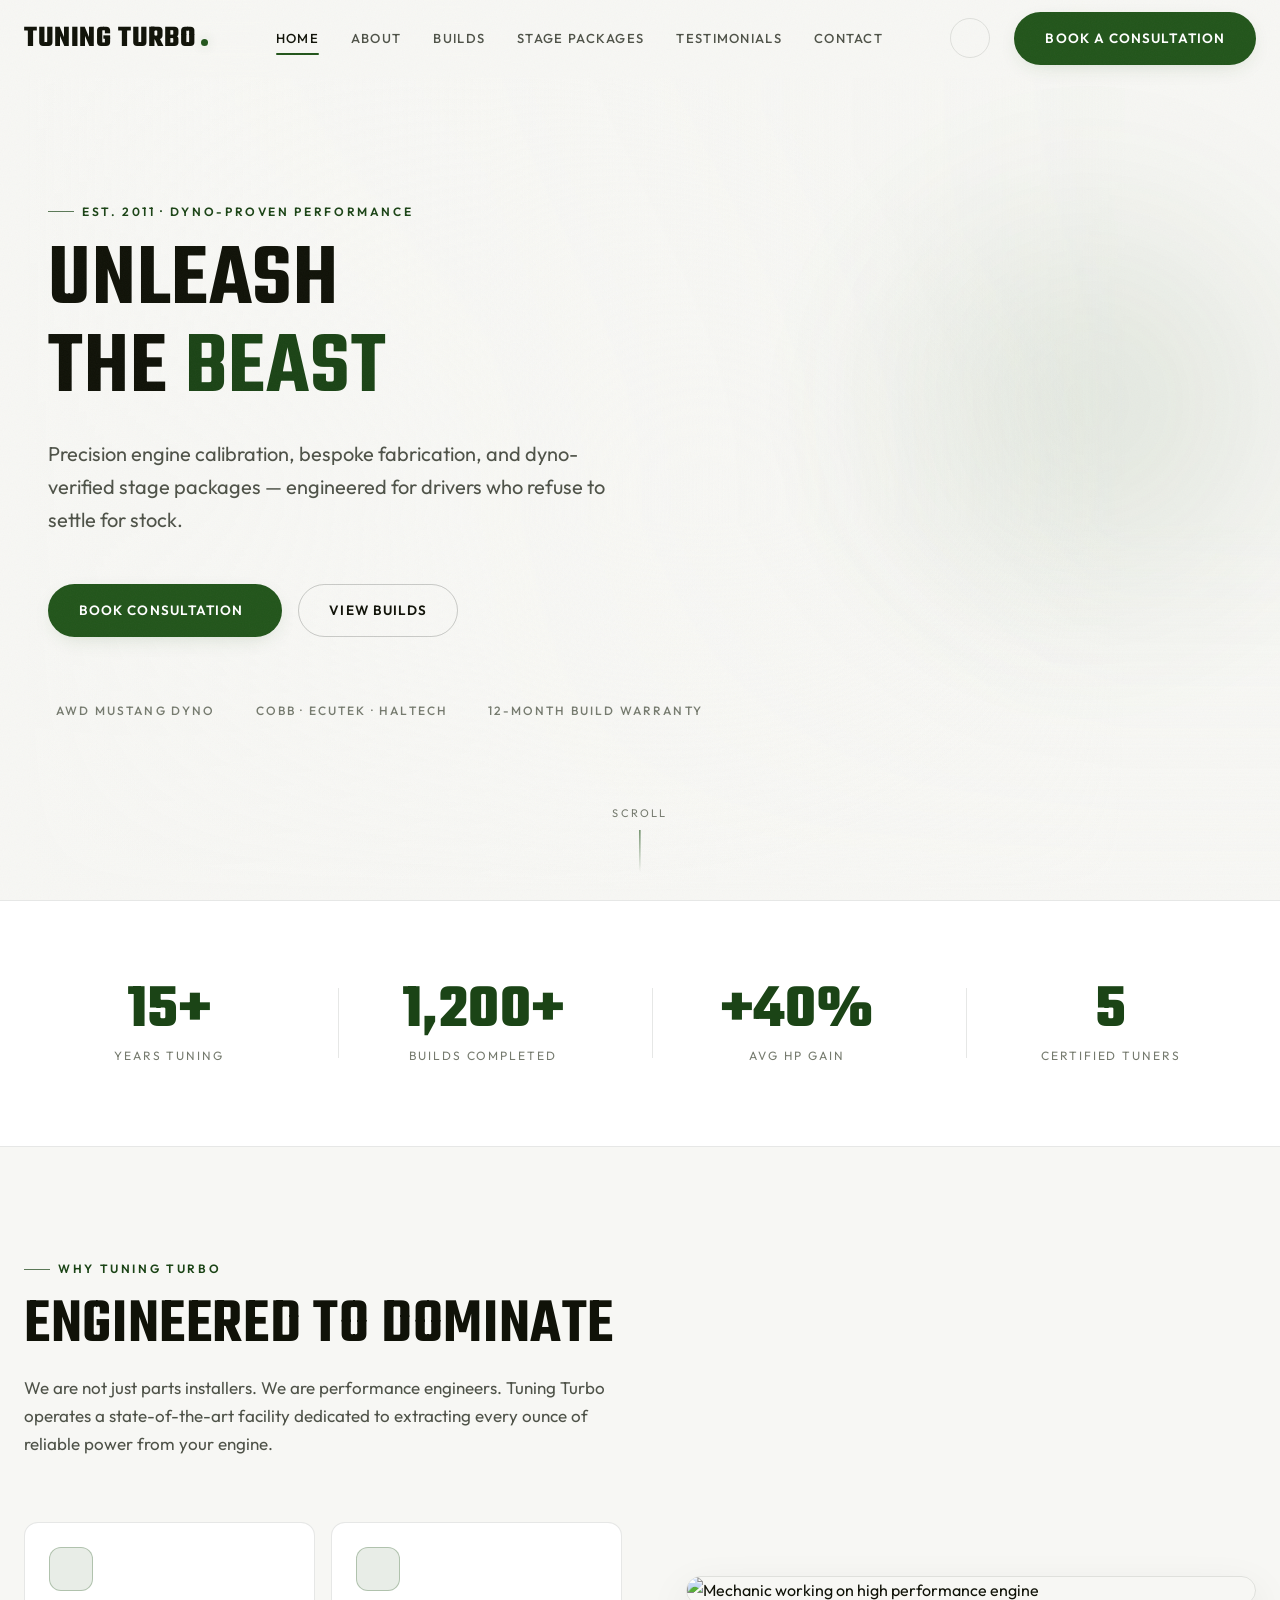
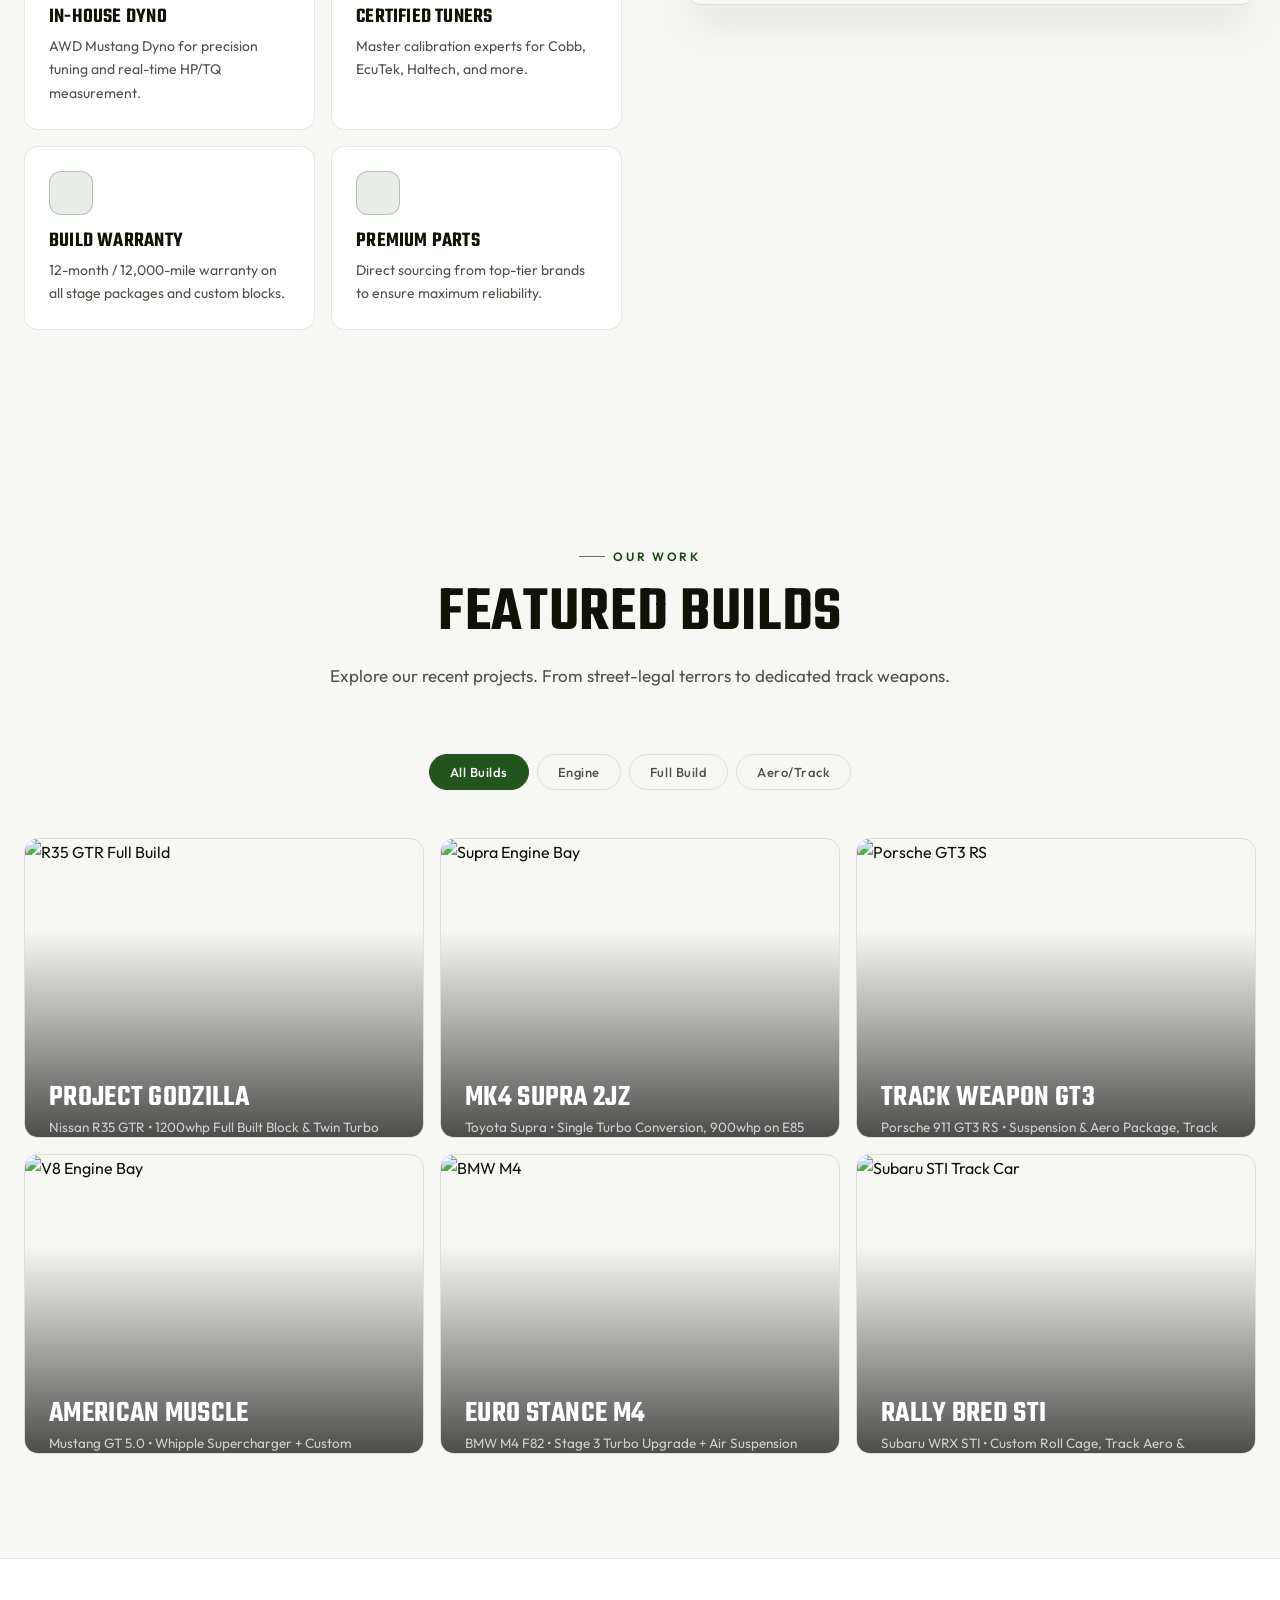
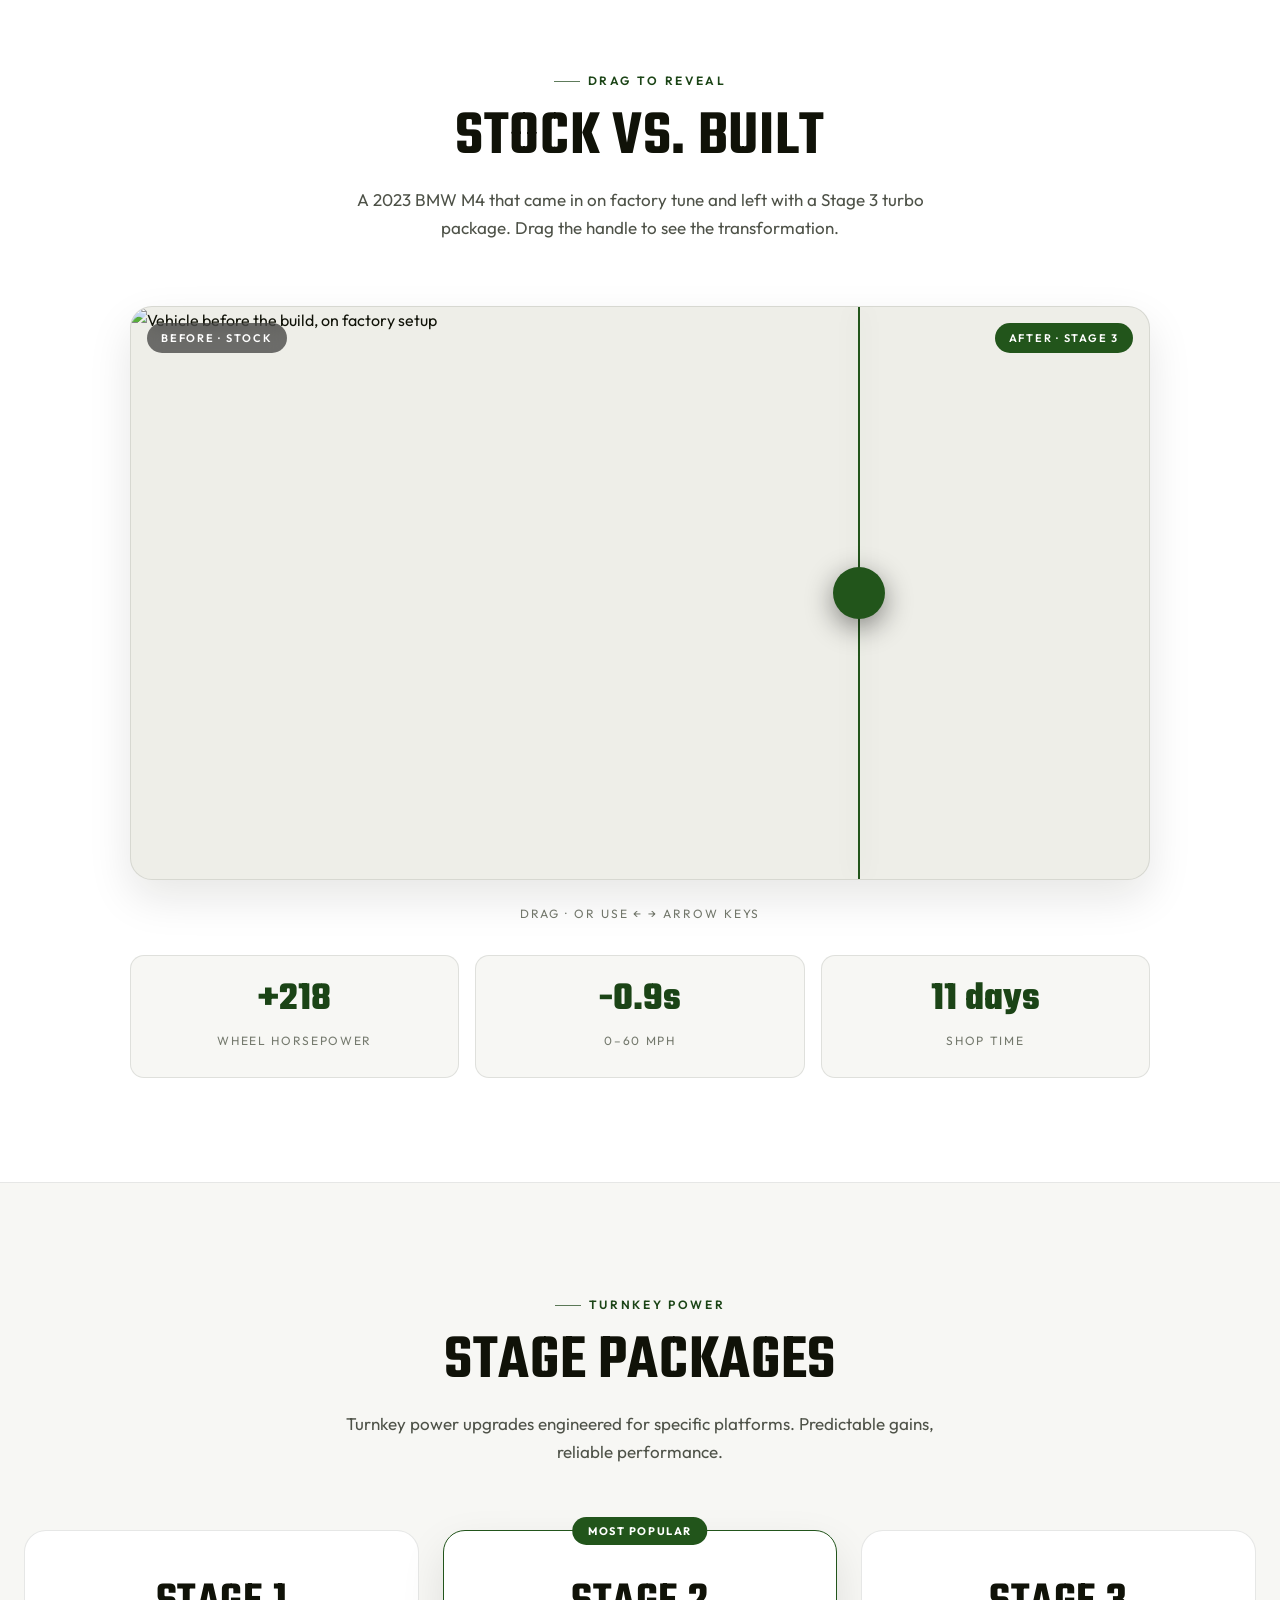
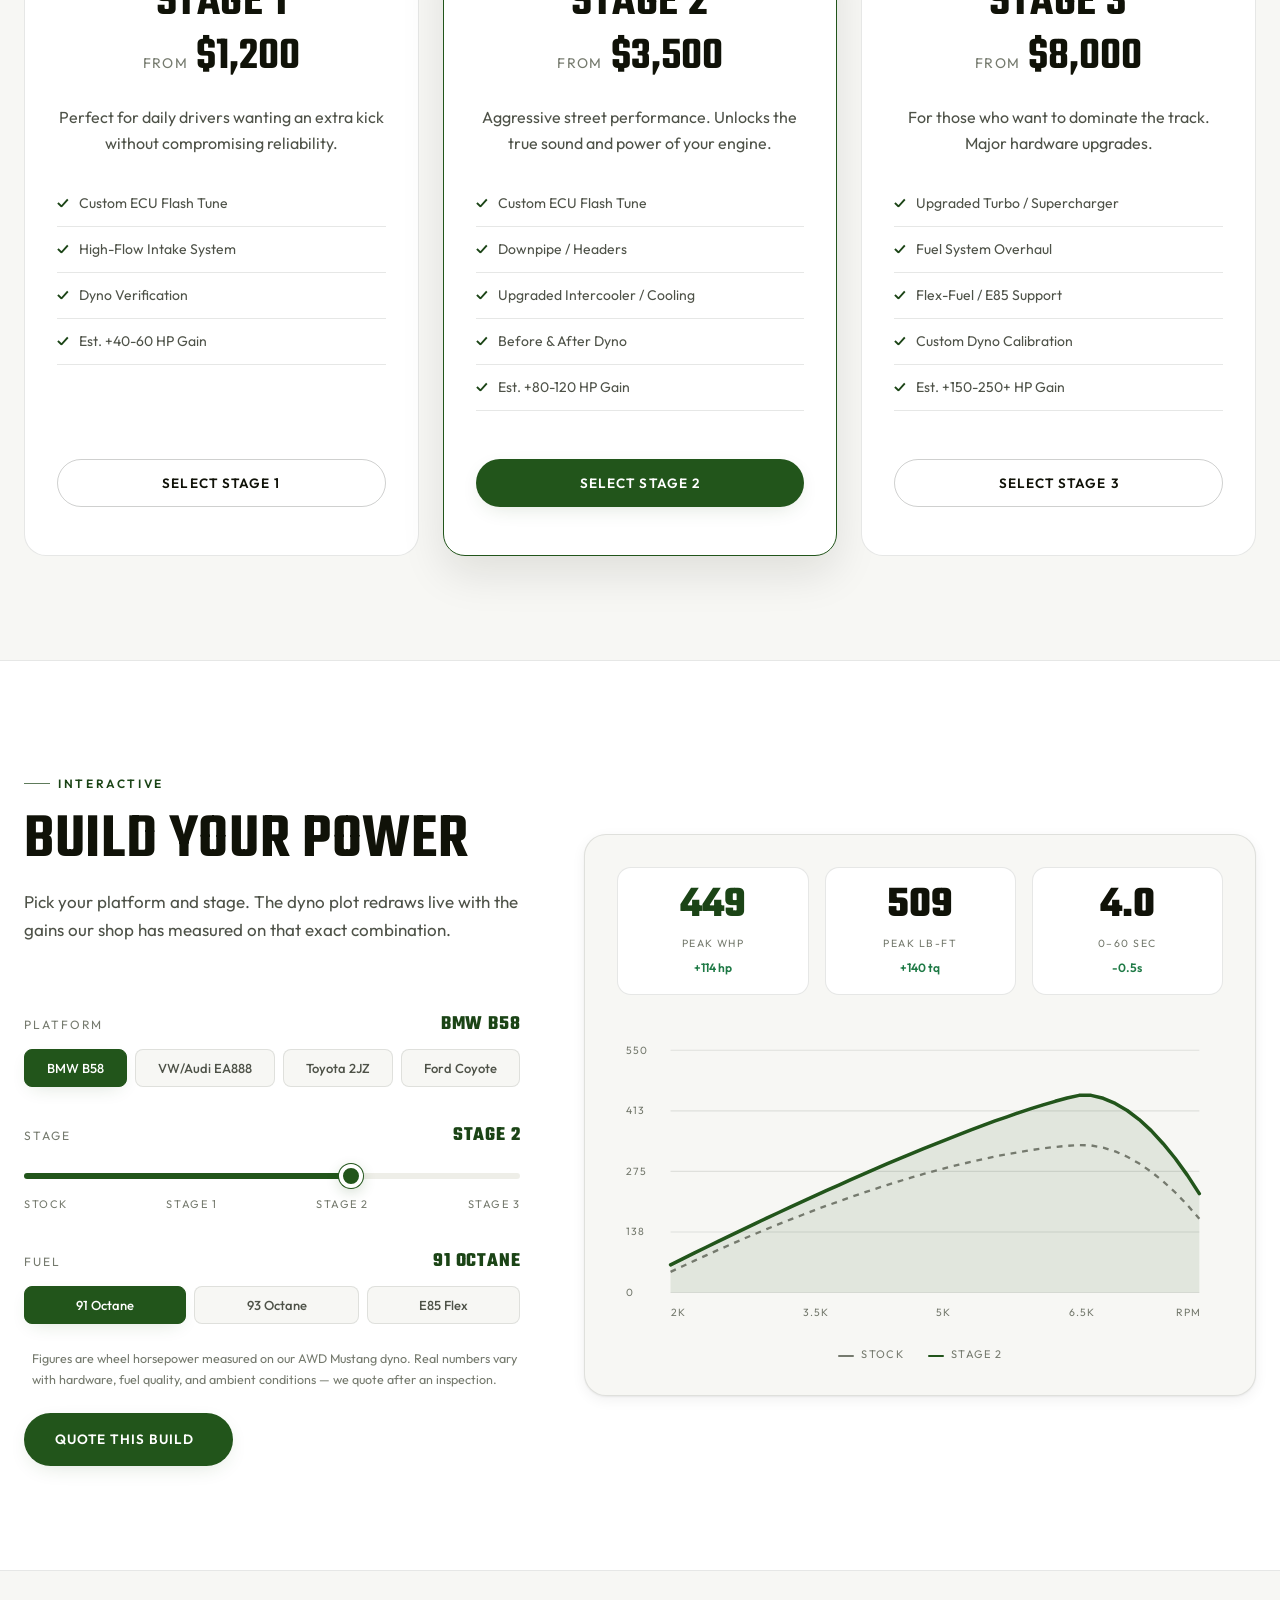
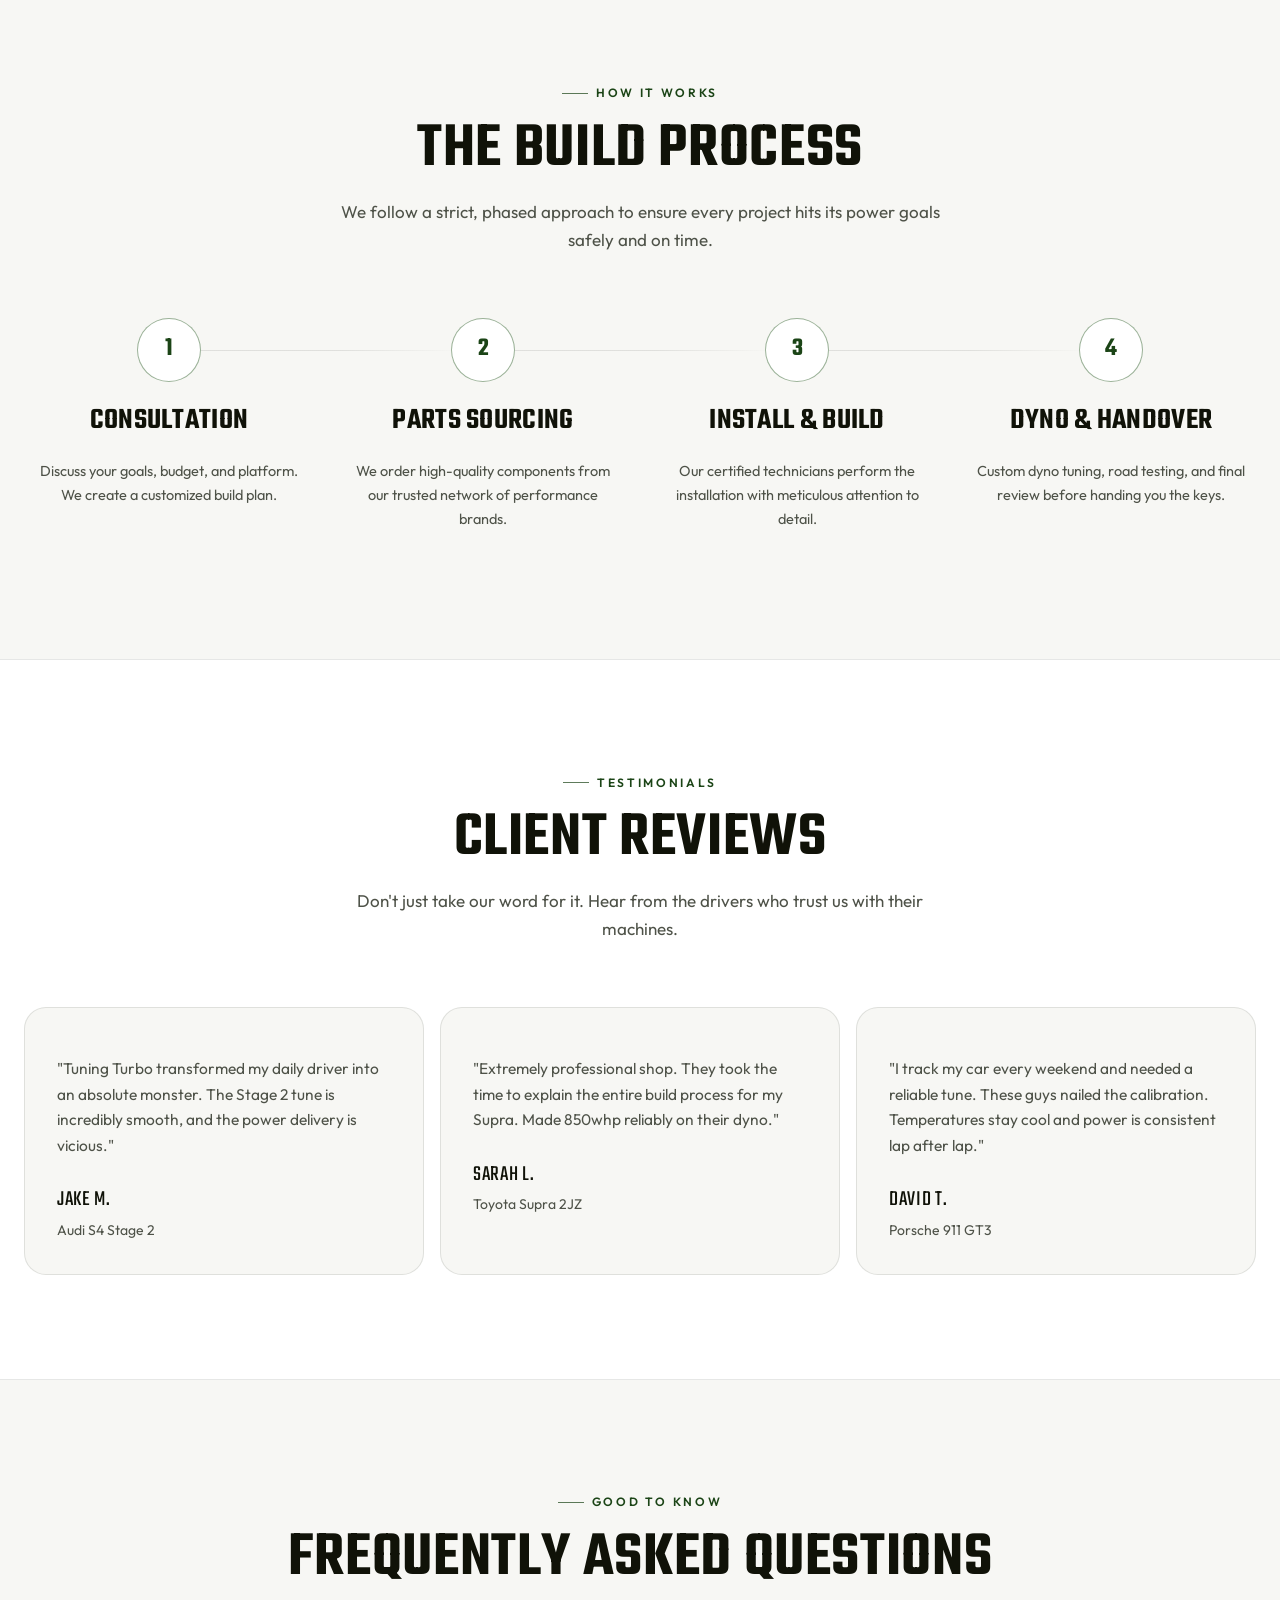
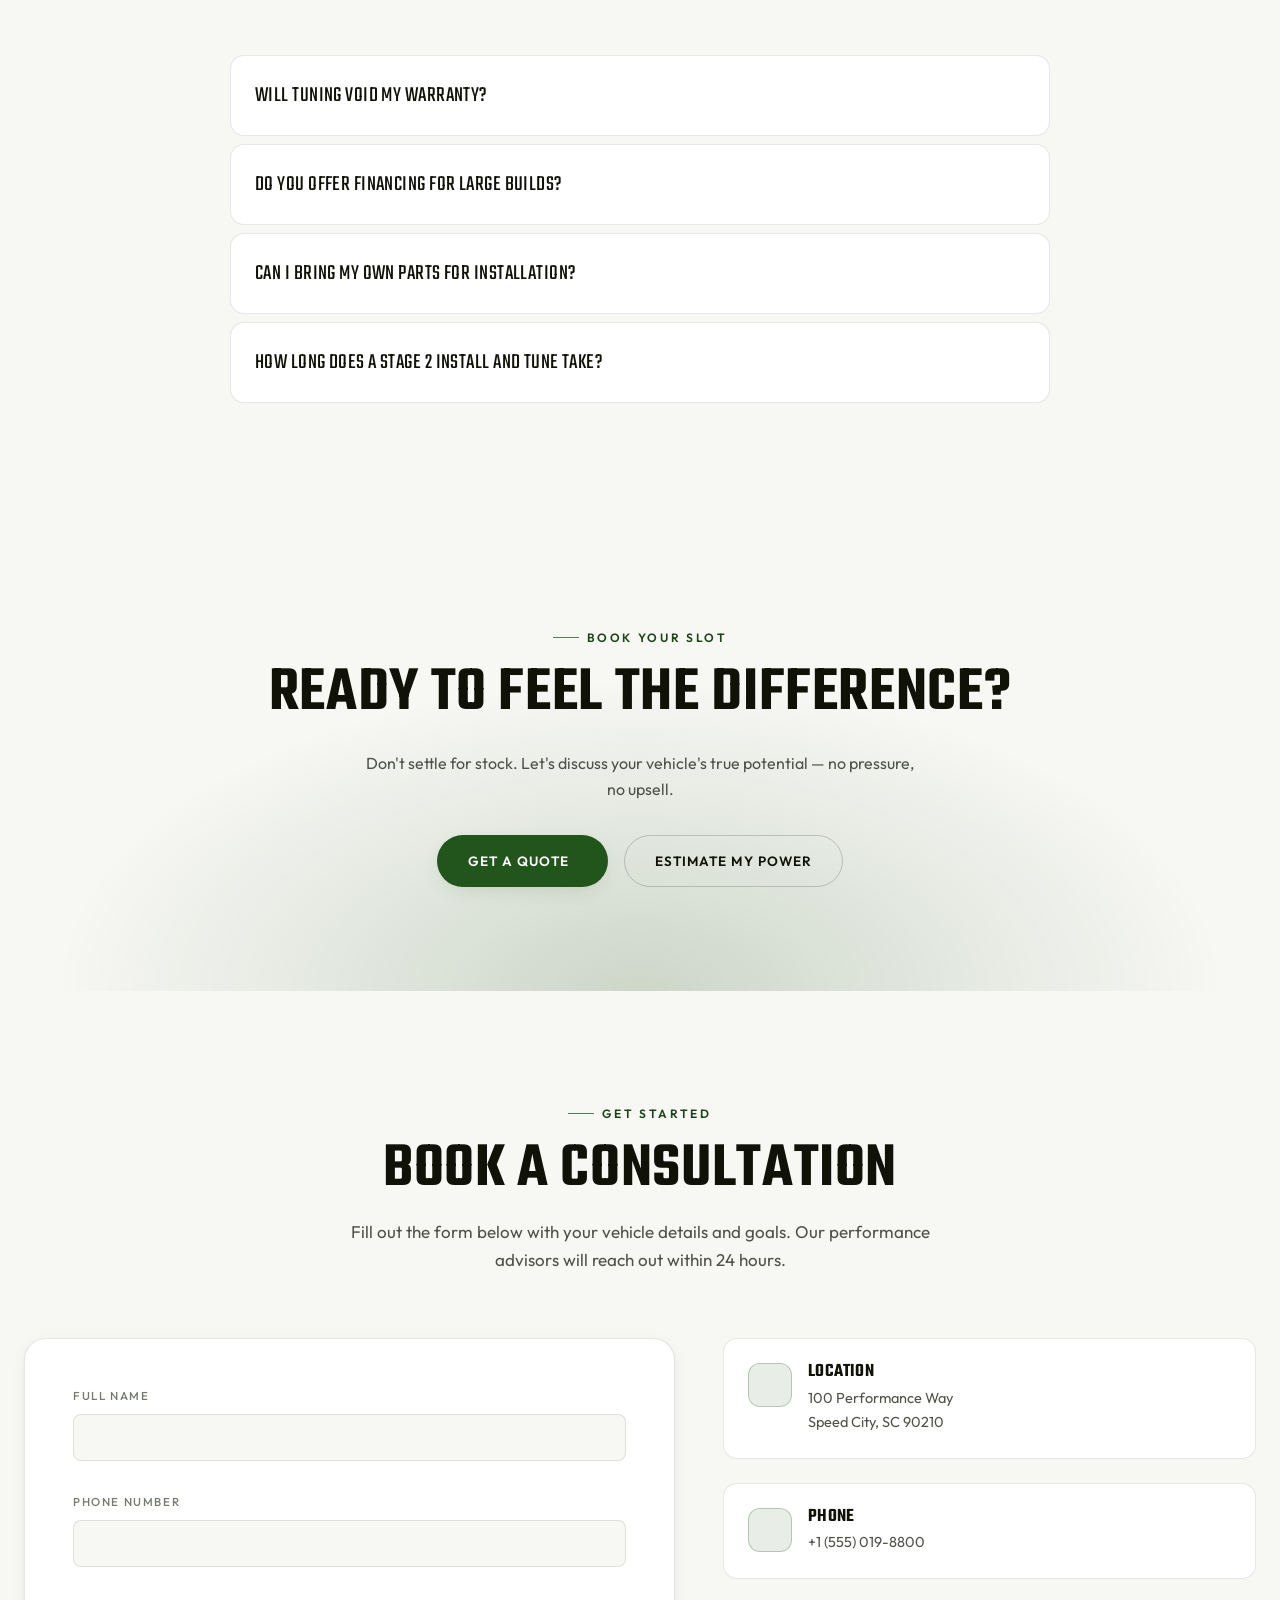
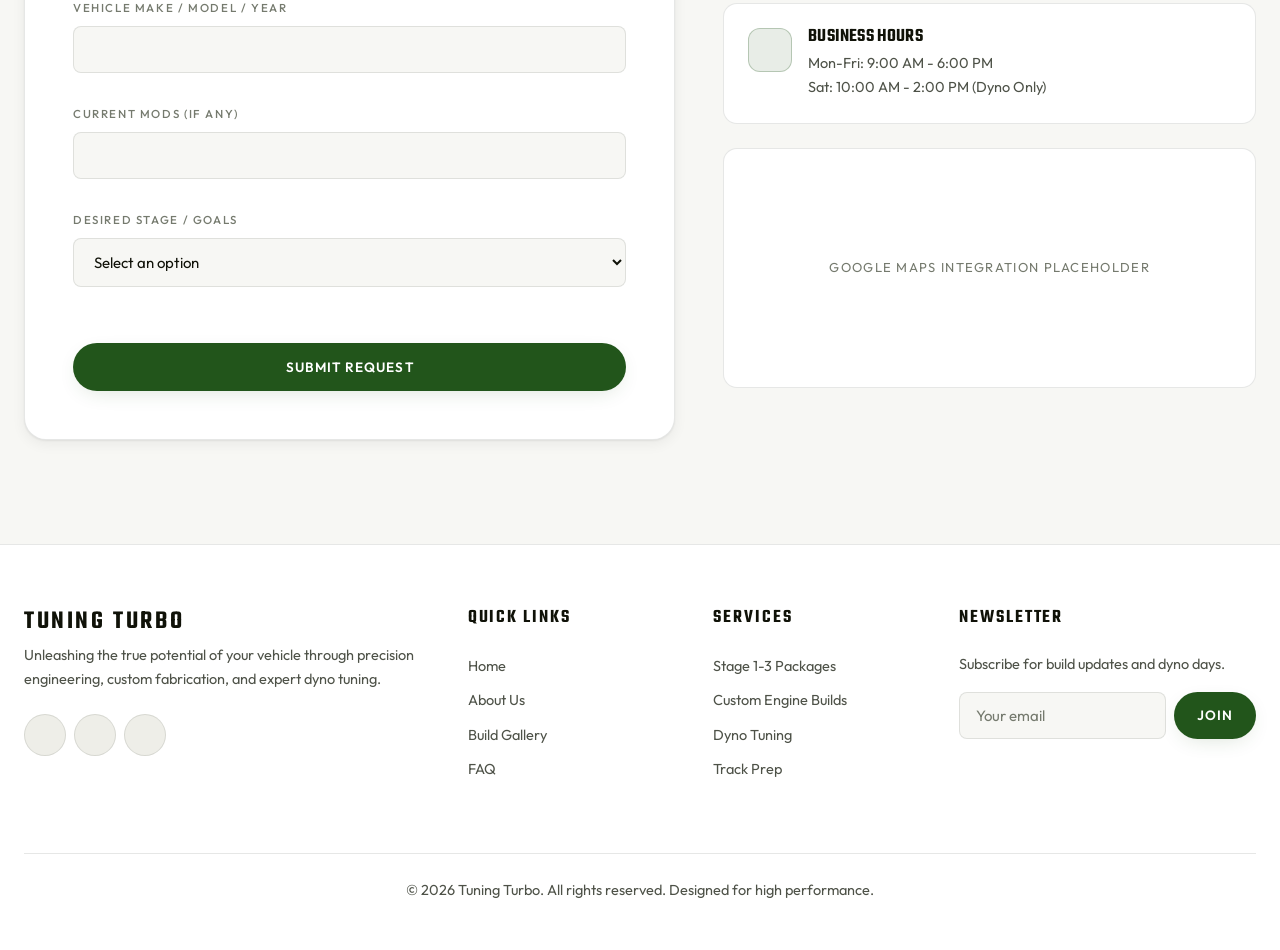
==== index.html @ 187795fb "first" ====
<!DOCTYPE html>
<html lang="en" data-theme="dark">
<head>
  <meta charset="UTF-8">
  <meta name="viewport" content="width=device-width, initial-scale=1.0">
  <title>Tuning Turbo | Premium Car Modification & Performance Tuning</title>
  <meta name="description" content="Tuning Turbo offers elite car modification, stage packages, and performance tuning. Book a consultation today to unleash your vehicle's true potential.">
  
  <!-- Phosphor Icons -->
  <script src="https://unpkg.com/@phosphor-icons/web"></script>
  
  <!-- Styles -->
  <link rel="stylesheet" href="assets/css/style.css">
  
  <!-- Schema.org Markup -->
  <script type="application/ld+json">
  {
    "@context": "https://schema.org",
    "@type": "AutomotiveBusiness",
    "name": "Tuning Turbo",
    "image": "https://images.unsplash.com/photo-1542282088-fe8426682b8f",
    "@id": "",
    "url": "https://tuningturbo.com",
    "telephone": "+1-555-0198",
    "address": {
      "@type": "PostalAddress",
      "streetAddress": "100 Performance Way",
      "addressLocality": "Speed City",
      "postalCode": "90210",
      "addressCountry": "US"
    },
    "priceRange": "$$$"
  }
  </script>
</head>
<body>

  <!-- Header / Navbar -->
  <header class="header">
    <div class="container">
      <a href="#home" class="logo">Tuning Turbo</a>
      
      <nav class="nav-links">
        <a href="#home" class="active">Home</a>
        <a href="#about">About</a>
        <a href="#builds">Builds</a>
        <a href="#packages">Stage Packages</a>
        <a href="#testimonials">Testimonials</a>
        <a href="#contact">Contact</a>
      </nav>
      
      <div class="nav-actions">
        <button class="theme-toggle" aria-label="Toggle Theme">
          <i class="ph ph-sun"></i>
        </button>
        <a href="#contact" class="btn btn-primary">Book a Consultation</a>
        <button class="menu-toggle" aria-label="Open Menu">
          <i class="ph ph-list"></i>
        </button>
      </div>
    </div>
  </header>

  <!-- Mobile Drawer -->
  <div class="drawer-overlay"></div>
  <aside class="mobile-drawer">
    <button class="drawer-close" aria-label="Close Menu"><i class="ph ph-x"></i></button>
    <nav class="drawer-links">
      <a href="#home">Home</a>
      <a href="#about">About</a>
      <a href="#builds">Builds</a>
      <a href="#packages">Stage Packages</a>
      <a href="#testimonials">Testimonials</a>
      <a href="#contact">Contact</a>
    </nav>
    <div class="drawer-actions">
      <button class="theme-toggle" aria-label="Toggle Theme" style="align-self: flex-start;">
        <i class="ph ph-sun"></i>
      </button>
      <a href="#contact" class="btn btn-primary">Book a Consultation</a>
    </div>
  </aside>

  <main>
    <!-- Hero Section -->
    <section id="home" class="hero">
      <div class="hero-media" aria-hidden="true"></div>
      <div class="container">
        <span class="eyebrow">Est. 2011 &middot; Dyno-Proven Performance</span>
        <h1>Unleash<br>the <em>Beast</em></h1>
        <p>Precision engine calibration, bespoke fabrication, and dyno-verified stage packages — engineered for drivers who refuse to settle for stock.</p>
        <div class="hero-btns">
          <a href="#contact" class="btn btn-primary">Book Consultation <i class="ph ph-arrow-right"></i></a>
          <a href="#builds" class="btn btn-outline">View Builds</a>
        </div>
        <div class="hero-marquee">
          <span><i class="ph ph-gauge"></i> AWD Mustang Dyno</span>
          <span><i class="ph ph-seal-check"></i> Cobb &middot; EcuTek &middot; Haltech</span>
          <span><i class="ph ph-shield-check"></i> 12-Month Build Warranty</span>
        </div>
      </div>
      <div class="scroll-cue" aria-hidden="true">Scroll</div>
    </section>

    <!-- Trust Stats -->
    <section id="stats" class="stats">
      <div class="container">
        <div class="stats-grid">
          <div class="stat-item">
            <h3 data-count="15" data-suffix="+">0</h3>
            <p>Years Tuning</p>
          </div>
          <div class="stat-item">
            <h3 data-count="1200" data-suffix="+">0</h3>
            <p>Builds Completed</p>
          </div>
          <div class="stat-item">
            <h3 data-count="40" data-prefix="+" data-suffix="%">0</h3>
            <p>Avg HP Gain</p>
          </div>
          <div class="stat-item">
            <h3 data-count="5">0</h3>
            <p>Certified Tuners</p>
          </div>
        </div>
      </div>
    </section>

    <!-- About Section -->
    <section id="about" class="about">
      <div class="container about-grid">
        <div class="about-content">
          <div class="section-header align-left">
            <span class="eyebrow">Why Tuning Turbo</span>
            <h2>Engineered to Dominate</h2>
            <p>We are not just parts installers. We are performance engineers. Tuning Turbo operates a state-of-the-art facility dedicated to extracting every ounce of reliable power from your engine.</p>
          </div>
          <div class="usps">
            <div class="usp-card">
              <i class="ph ph-gauge"></i>
              <h4>In-House Dyno</h4>
              <p>AWD Mustang Dyno for precision tuning and real-time HP/TQ measurement.</p>
            </div>
            <div class="usp-card">
              <i class="ph ph-wrench"></i>
              <h4>Certified Tuners</h4>
              <p>Master calibration experts for Cobb, EcuTek, Haltech, and more.</p>
            </div>
            <div class="usp-card">
              <i class="ph ph-shield-check"></i>
              <h4>Build Warranty</h4>
              <p>12-month / 12,000-mile warranty on all stage packages and custom blocks.</p>
            </div>
            <div class="usp-card">
              <i class="ph ph-package"></i>
              <h4>Premium Parts</h4>
              <p>Direct sourcing from top-tier brands to ensure maximum reliability.</p>
            </div>
          </div>
        </div>
        <div class="about-image">
          <img src="https://images.unsplash.com/photo-1492144534655-ae79c964c9d7?ixlib=rb-4.0.3&auto=format&fit=crop&w=800&q=80" alt="Mechanic working on high performance engine">
        </div>
      </div>
    </section>

    <!-- Build Gallery -->
    <section id="builds" class="builds">
      <div class="container">
        <div class="section-header">
          <span class="eyebrow">Our Work</span>
          <h2>Featured Builds</h2>
          <p>Explore our recent projects. From street-legal terrors to dedicated track weapons.</p>
        </div>
        
        <div class="gallery-filters">
          <button class="filter-btn active" data-filter="all">All Builds</button>
          <button class="filter-btn" data-filter="engine">Engine</button>
          <button class="filter-btn" data-filter="full">Full Build</button>
          <button class="filter-btn" data-filter="aero">Aero/Track</button>
        </div>
        
        <div class="builds-grid">
          <!-- Build 1 -->
          <div class="build-card" data-category="full">
            <img src="https://images.unsplash.com/photo-1544829099-b9a0c07fad1a?ixlib=rb-4.0.3&auto=format&fit=crop&w=600&q=80" alt="R35 GTR Full Build">
            <div class="build-info">
              <h4>Project Godzilla</h4>
              <p>Nissan R35 GTR • 1200whp Full Built Block & Twin Turbo Upgrade</p>
              <button class="btn btn-outline">View Specs</button>
            </div>
          </div>
          <!-- Build 2 -->
          <div class="build-card" data-category="engine">
            <img src="https://images.unsplash.com/photo-1517524008697-84bbe3c3fd98?ixlib=rb-4.0.3&auto=format&fit=crop&w=600&q=80" alt="Supra Engine Bay">
            <div class="build-info">
              <h4>MK4 Supra 2JZ</h4>
              <p>Toyota Supra • Single Turbo Conversion, 900whp on E85</p>
              <button class="btn btn-outline">View Specs</button>
            </div>
          </div>
          <!-- Build 3 -->
          <div class="build-card" data-category="aero">
            <img src="https://images.unsplash.com/photo-1614200187524-dc4b892acf16?ixlib=rb-4.0.3&auto=format&fit=crop&w=600&q=80" alt="Porsche GT3 RS">
            <div class="build-info">
              <h4>Track Weapon GT3</h4>
              <p>Porsche 911 GT3 RS • Suspension & Aero Package, Track Alignment</p>
              <button class="btn btn-outline">View Specs</button>
            </div>
          </div>
          <!-- Build 4 -->
          <div class="build-card" data-category="engine">
            <img src="https://images.unsplash.com/photo-1492144534655-ae79c964c9d7?ixlib=rb-4.0.3&auto=format&fit=crop&w=600&q=80" alt="V8 Engine Bay">
            <div class="build-info">
              <h4>American Muscle</h4>
              <p>Mustang GT 5.0 • Whipple Supercharger + Custom Header</p>
              <button class="btn btn-outline">View Specs</button>
            </div>
          </div>
          <!-- Build 5 -->
          <div class="build-card" data-category="full">
            <img src="https://images.unsplash.com/photo-1580273916550-e323be2ae537?ixlib=rb-4.0.3&auto=format&fit=crop&w=600&q=80" alt="BMW M4">
            <div class="build-info">
              <h4>Euro Stance M4</h4>
              <p>BMW M4 F82 • Stage 3 Turbo Upgrade + Air Suspension</p>
              <button class="btn btn-outline">View Specs</button>
            </div>
          </div>
          <!-- Build 6 -->
          <div class="build-card" data-category="aero">
            <img src="https://images.unsplash.com/photo-1542282088-fe8426682b8f?ixlib=rb-4.0.3&auto=format&fit=crop&w=600&q=80" alt="Subaru STI Track Car">
            <div class="build-info">
              <h4>Rally Bred STI</h4>
              <p>Subaru WRX STI • Custom Roll Cage, Track Aero & Forged Internals</p>
              <button class="btn btn-outline">View Specs</button>
            </div>
          </div>
        </div>
      </div>
    </section>

    <!-- Before / After Comparison (interactive) -->
    <section id="transformation" class="compare-section">
      <div class="container">
        <div class="section-header">
          <span class="eyebrow">Drag to Reveal</span>
          <h2>Stock vs. Built</h2>
          <p>A 2023 BMW M4 that came in on factory tune and left with a Stage 3 turbo package. Drag the handle to see the transformation.</p>
        </div>

        <div class="compare-wrap">
          <div class="compare" id="compare" role="slider" tabindex="0"
               aria-label="Before and after comparison slider"
               aria-valuemin="0" aria-valuemax="100" aria-valuenow="50" style="--pos: 50%;">
            <img src="https://images.unsplash.com/photo-1580273916550-e323be2ae537?ixlib=rb-4.0.3&auto=format&fit=crop&w=1400&q=80" alt="Vehicle before the build, on factory setup">
            <div class="after-pane">
              <img src="https://images.unsplash.com/photo-1544829099-b9a0c07fad1a?ixlib=rb-4.0.3&auto=format&fit=crop&w=1400&q=80" alt="The same vehicle after a Stage 3 build">
            </div>
            <span class="compare-tag before">Before &middot; Stock</span>
            <span class="compare-tag after">After &middot; Stage 3</span>
            <div class="compare-handle">
              <div class="compare-knob"><i class="ph ph-arrows-left-right"></i></div>
            </div>
          </div>
          <p class="compare-hint">Drag &middot; or use &larr; &rarr; arrow keys</p>

          <div class="compare-stats">
            <div class="compare-stat"><strong>+218</strong><span>Wheel Horsepower</span></div>
            <div class="compare-stat"><strong>-0.9s</strong><span>0&ndash;60 mph</span></div>
            <div class="compare-stat"><strong>11 days</strong><span>Shop Time</span></div>
          </div>
        </div>
      </div>
    </section>

    <!-- Stage Packages -->
    <section id="packages" class="packages">
      <div class="container">
        <div class="section-header">
          <span class="eyebrow">Turnkey Power</span>
          <h2>Stage Packages</h2>
          <p>Turnkey power upgrades engineered for specific platforms. Predictable gains, reliable performance.</p>
        </div>
        
        <div class="packages-grid">
          <!-- Stage 1 -->
          <div class="package-card">
            <h3>Stage 1</h3>
            <div class="price"><span>from</span> $1,200</div>
            <p>Perfect for daily drivers wanting an extra kick without compromising reliability.</p>
            <ul class="package-features">
              <li>Custom ECU Flash Tune</li>
              <li>High-Flow Intake System</li>
              <li>Dyno Verification</li>
              <li>Est. +40-60 HP Gain</li>
            </ul>
            <button class="btn btn-outline">Select Stage 1</button>
          </div>
          <!-- Stage 2 -->
          <div class="package-card featured">
            <div class="package-badge">Most Popular</div>
            <h3>Stage 2</h3>
            <div class="price"><span>from</span> $3,500</div>
            <p>Aggressive street performance. Unlocks the true sound and power of your engine.</p>
            <ul class="package-features">
              <li>Custom ECU Flash Tune</li>
              <li>Downpipe / Headers</li>
              <li>Upgraded Intercooler / Cooling</li>
              <li>Before & After Dyno</li>
              <li>Est. +80-120 HP Gain</li>
            </ul>
            <button class="btn btn-primary">Select Stage 2</button>
          </div>
          <!-- Stage 3 -->
          <div class="package-card">
            <h3>Stage 3</h3>
            <div class="price"><span>from</span> $8,000</div>
            <p>For those who want to dominate the track. Major hardware upgrades.</p>
            <ul class="package-features">
              <li>Upgraded Turbo / Supercharger</li>
              <li>Fuel System Overhaul</li>
              <li>Flex-Fuel / E85 Support</li>
              <li>Custom Dyno Calibration</li>
              <li>Est. +150-250+ HP Gain</li>
            </ul>
            <button class="btn btn-outline">Select Stage 3</button>
          </div>
        </div>
      </div>
    </section>


    <!-- Power Calculator (interactive) -->
    <section id="dyno" class="dyno-section">
      <div class="container dyno-grid">
        <div class="dyno-content">
          <div class="section-header align-left">
            <span class="eyebrow">Interactive</span>
            <h2>Build Your Power</h2>
            <p>Pick your platform and stage. The dyno plot redraws live with the gains our shop has measured on that exact combination.</p>
          </div>

          <div class="calc-controls">
            <div class="calc-field">
              <label for="platformPicker">Platform <b id="platformLabel">BMW B58</b></label>
              <div class="platform-picker" id="platformPicker" role="group" aria-label="Choose platform">
                <button class="platform-btn active" data-platform="b58">BMW B58</button>
                <button class="platform-btn" data-platform="ea888">VW/Audi EA888</button>
                <button class="platform-btn" data-platform="2jz">Toyota 2JZ</button>
                <button class="platform-btn" data-platform="coyote">Ford Coyote</button>
              </div>
            </div>

            <div class="calc-field">
              <label for="stageSlider">Stage <b id="stageLabel">Stage 2</b></label>
              <input type="range" class="stage-slider" id="stageSlider" min="0" max="3" step="1" value="2"
                     aria-label="Tuning stage" aria-valuetext="Stage 2">
              <div class="stage-ticks">
                <span>Stock</span><span>Stage 1</span><span>Stage 2</span><span>Stage 3</span>
              </div>
            </div>

            <div class="calc-field">
              <label for="fuelPicker">Fuel <b id="fuelLabel">91 Octane</b></label>
              <div class="platform-picker" id="fuelPicker" role="group" aria-label="Choose fuel">
                <button class="platform-btn active" data-fuel="91">91 Octane</button>
                <button class="platform-btn" data-fuel="93">93 Octane</button>
                <button class="platform-btn" data-fuel="e85">E85 Flex</button>
              </div>
            </div>
          </div>

          <p class="calc-note">
            <i class="ph ph-info"></i>
            <span>Figures are wheel horsepower measured on our AWD Mustang dyno. Real numbers vary with hardware, fuel quality, and ambient conditions &mdash; we quote after an inspection.</span>
          </p>

          <a href="#contact" class="btn btn-primary" style="margin-top: var(--sp-4);">Quote This Build <i class="ph ph-arrow-right"></i></a>
        </div>

        <div class="dyno-charts">
          <div class="dyno-chart">
            <div class="dyno-readout">
              <div class="readout hero-readout">
                <b id="outHp">450</b>
                <span>Peak WHP</span>
                <small id="gainHp">+115 hp</small>
              </div>
              <div class="readout">
                <b id="outTq">510</b>
                <span>Peak LB-FT</span>
                <small id="gainTq">+141 tq</small>
              </div>
              <div class="readout">
                <b id="outZero">3.8</b>
                <span>0&ndash;60 sec</span>
                <small id="gainZero">-0.7s</small>
              </div>
            </div>

            <div class="curve-wrap">
              <svg viewBox="0 0 520 260" role="img" aria-labelledby="curveTitle">
                <title id="curveTitle">Horsepower against engine RPM, stock curve versus tuned curve</title>
                <g class="curve-grid">
                  <line x1="46" y1="20"  x2="500" y2="20"></line>
                  <line x1="46" y1="72"  x2="500" y2="72"></line>
                  <line x1="46" y1="124" x2="500" y2="124"></line>
                  <line x1="46" y1="176" x2="500" y2="176"></line>
                  <line x1="46" y1="228" x2="500" y2="228"></line>
                </g>
                <g class="curve-axis" id="curveYAxis"></g>
                <g class="curve-axis">
                  <text x="46"  y="248">2K</text>
                  <text x="160" y="248">3.5K</text>
                  <text x="274" y="248">5K</text>
                  <text x="388" y="248">6.5K</text>
                  <text x="480" y="248">RPM</text>
                </g>
                <path class="curve-area"  id="curveArea"  d=""></path>
                <path class="curve-stock" id="curveStock" d=""></path>
                <path class="curve-tuned" id="curveTuned" d=""></path>
              </svg>
            </div>

            <div class="curve-legend">
              <span><i class="k-stock"></i>Stock</span>
              <span><i class="k-tuned"></i><span id="legendTuned">Stage 2</span></span>
            </div>
          </div>
        </div>
      </div>
    </section>

    <!-- How It Works -->
    <section id="process" class="process">
      <div class="container">
        <div class="section-header">
          <span class="eyebrow">How It Works</span>
          <h2>The Build Process</h2>
          <p>We follow a strict, phased approach to ensure every project hits its power goals safely and on time.</p>
        </div>
        <div class="process-grid">
          <div class="process-step">
            <div class="step-num">1</div>
            <h4>Consultation</h4>
            <p>Discuss your goals, budget, and platform. We create a customized build plan.</p>
          </div>
          <div class="process-step">
            <div class="step-num">2</div>
            <h4>Parts Sourcing</h4>
            <p>We order high-quality components from our trusted network of performance brands.</p>
          </div>
          <div class="process-step">
            <div class="step-num">3</div>
            <h4>Install & Build</h4>
            <p>Our certified technicians perform the installation with meticulous attention to detail.</p>
          </div>
          <div class="process-step">
            <div class="step-num">4</div>
            <h4>Dyno & Handover</h4>
            <p>Custom dyno tuning, road testing, and final review before handing you the keys.</p>
          </div>
        </div>
      </div>
    </section>

    <!-- Testimonials -->
    <section id="testimonials" class="testimonials">
      <div class="container">
        <div class="section-header">
          <span class="eyebrow">Testimonials</span>
          <h2>Client Reviews</h2>
          <p>Don't just take our word for it. Hear from the drivers who trust us with their machines.</p>
        </div>
        <div class="testi-grid">
          <div class="testi-card">
            <div class="stars">
              <i class="ph-fill ph-star"></i><i class="ph-fill ph-star"></i><i class="ph-fill ph-star"></i><i class="ph-fill ph-star"></i><i class="ph-fill ph-star"></i>
            </div>
            <p class="testi-text">"Tuning Turbo transformed my daily driver into an absolute monster. The Stage 2 tune is incredibly smooth, and the power delivery is vicious."</p>
            <div class="testi-author">Jake M.</div>
            <div style="font-size: 14px; color: var(--text-secondary);">Audi S4 Stage 2</div>
          </div>
          <div class="testi-card">
            <div class="stars">
              <i class="ph-fill ph-star"></i><i class="ph-fill ph-star"></i><i class="ph-fill ph-star"></i><i class="ph-fill ph-star"></i><i class="ph-fill ph-star"></i>
            </div>
            <p class="testi-text">"Extremely professional shop. They took the time to explain the entire build process for my Supra. Made 850whp reliably on their dyno."</p>
            <div class="testi-author">Sarah L.</div>
            <div style="font-size: 14px; color: var(--text-secondary);">Toyota Supra 2JZ</div>
          </div>
          <div class="testi-card">
            <div class="stars">
              <i class="ph-fill ph-star"></i><i class="ph-fill ph-star"></i><i class="ph-fill ph-star"></i><i class="ph-fill ph-star"></i><i class="ph-fill ph-star"></i>
            </div>
            <p class="testi-text">"I track my car every weekend and needed a reliable tune. These guys nailed the calibration. Temperatures stay cool and power is consistent lap after lap."</p>
            <div class="testi-author">David T.</div>
            <div style="font-size: 14px; color: var(--text-secondary);">Porsche 911 GT3</div>
          </div>
        </div>
      </div>
    </section>

    <!-- FAQ -->
    <section id="faq" class="faq">
      <div class="container">
        <div class="section-header">
          <span class="eyebrow">Good To Know</span>
          <h2>Frequently Asked Questions</h2>
        </div>
        <div class="faq-list">
          <div class="faq-item">
            <button class="faq-question">
              Will tuning void my warranty?
              <i class="ph ph-caret-down"></i>
            </button>
            <div class="faq-answer">
              <p>In many cases, an aftermarket ECU flash can void your factory powertrain warranty. However, we offer our own in-house warranty on specific Stage Packages, and can consult with you on piggyback options that may be less intrusive.</p>
            </div>
          </div>
          <div class="faq-item">
            <button class="faq-question">
              Do you offer financing for large builds?
              <i class="ph ph-caret-down"></i>
            </button>
            <div class="faq-answer">
              <p>Yes, we partner with Affirm and Synchrony to offer flexible financing options up to $15,000 for approved customers.</p>
            </div>
          </div>
          <div class="faq-item">
            <button class="faq-question">
              Can I bring my own parts for installation?
              <i class="ph ph-caret-down"></i>
            </button>
            <div class="faq-answer">
              <p>We prefer to source parts directly to guarantee authenticity and warranty coverage. However, we may install customer-supplied new parts on a case-by-case basis, though they will not carry our shop warranty.</p>
            </div>
          </div>
          <div class="faq-item">
            <button class="faq-question">
              How long does a Stage 2 install and tune take?
              <i class="ph ph-caret-down"></i>
            </button>
            <div class="faq-answer">
              <p>Most Stage 2 packages (bolt-ons + dyno tune) take 2-3 business days to complete, assuming all parts are in stock.</p>
            </div>
          </div>
        </div>
      </div>
    </section>

    <!-- CTA Banner -->
    <section class="cta-banner">
      <div class="container">
        <span class="eyebrow" style="justify-content: center;">Book Your Slot</span>
        <h2>Ready to feel the difference?</h2>
        <p>Don't settle for stock. Let's discuss your vehicle's true potential &mdash; no pressure, no upsell.</p>
        <div class="cta-btns">
          <a href="#contact" class="btn btn-primary">Get a Quote <i class="ph ph-arrow-right"></i></a>
          <a href="#dyno" class="btn btn-outline">Estimate My Power</a>
        </div>
      </div>
    </section>

    <!-- Contact Form -->
    <section id="contact" class="contact">
      <div class="container">
        <div class="section-header">
          <span class="eyebrow">Get Started</span>
          <h2>Book a Consultation</h2>
          <p>Fill out the form below with your vehicle details and goals. Our performance advisors will reach out within 24 hours.</p>
        </div>
        
        <div class="contact-grid">
          <form id="contactForm" class="contact-form" action="https://formspree.io/f/placeholder" method="POST">
            <div class="form-group">
              <label for="name">Full Name</label>
              <input type="text" id="name" name="name" class="form-control" required>
              <div class="error-msg">Name is required</div>
            </div>
            
            <div class="form-group">
              <label for="phone">Phone Number</label>
              <input type="tel" id="phone" name="phone" class="form-control" required>
              <div class="error-msg">Valid phone number required</div>
            </div>
            
            <div class="form-group">
              <label for="vehicle">Vehicle Make / Model / Year</label>
              <input type="text" id="vehicle" name="vehicle" class="form-control" required>
              <div class="error-msg">Vehicle details required</div>
            </div>
            
            <div class="form-group">
              <label for="mods">Current Mods (if any)</label>
              <input type="text" id="mods" name="mods" class="form-control">
            </div>
            
            <div class="form-group">
              <label for="package">Desired Stage / Goals</label>
              <select id="package" name="package" class="form-control" required>
                <option value="">Select an option</option>
                <option value="stage1">Stage 1 Package</option>
                <option value="stage2">Stage 2 Package</option>
                <option value="stage3">Stage 3 Package</option>
                <option value="custom">Custom Build</option>
                <option value="dyno">Dyno Tuning Only</option>
              </select>
              <div class="error-msg">Please select a goal</div>
            </div>
            
            <button type="submit" class="btn btn-primary" style="width: 100%; margin-top: var(--sp-4);">Submit Request</button>
          </form>
          
          <div class="contact-info">
            <div class="info-item">
              <i class="ph ph-map-pin"></i>
              <div>
                <h4 style="margin-bottom: 4px;">Location</h4>
                <p style="margin: 0;">100 Performance Way<br>Speed City, SC 90210</p>
              </div>
            </div>
            <div class="info-item">
              <i class="ph ph-phone"></i>
              <div>
                <h4 style="margin-bottom: 4px;">Phone</h4>
                <p style="margin: 0;">+1 (555) 019-8800</p>
              </div>
            </div>
            <div class="info-item">
              <i class="ph ph-clock"></i>
              <div>
                <h4 style="margin-bottom: 4px;">Business Hours</h4>
                <p style="margin: 0;">Mon-Fri: 9:00 AM - 6:00 PM<br>Sat: 10:00 AM - 2:00 PM (Dyno Only)</p>
              </div>
            </div>
            
            <!-- Map Placeholder -->
            <div class="map-placeholder">
              <span>Google Maps Integration Placeholder</span>
            </div>
          </div>
        </div>
      </div>
    </section>
  </main>

  <footer class="footer">
    <div class="container">
      <div class="footer-grid">
        <div class="footer-col">
          <h4 style="font-size: 26px; margin-bottom: var(--sp-2);">Tuning Turbo</h4>
          <p>Unleashing the true potential of your vehicle through precision engineering, custom fabrication, and expert dyno tuning.</p>
          <div class="social-links">
            <a href="#" aria-label="Instagram"><i class="ph ph-instagram-logo"></i></a>
            <a href="#" aria-label="YouTube"><i class="ph ph-youtube-logo"></i></a>
            <a href="#" aria-label="Facebook"><i class="ph ph-facebook-logo"></i></a>
          </div>
        </div>
        <div class="footer-col">
          <h4>Quick Links</h4>
          <ul class="footer-links">
            <li><a href="#home">Home</a></li>
            <li><a href="#about">About Us</a></li>
            <li><a href="#builds">Build Gallery</a></li>
            <li><a href="#faq">FAQ</a></li>
          </ul>
        </div>
        <div class="footer-col">
          <h4>Services</h4>
          <ul class="footer-links">
            <li><a href="#packages">Stage 1-3 Packages</a></li>
            <li><a href="#packages">Custom Engine Builds</a></li>
            <li><a href="#dyno">Dyno Tuning</a></li>
            <li><a href="#process">Track Prep</a></li>
          </ul>
        </div>
        <div class="footer-col">
          <h4>Newsletter</h4>
          <p style="margin-bottom: var(--sp-3);">Subscribe for build updates and dyno days.</p>
          <div style="display: flex; gap: 8px;">
            <input type="email" class="form-control" placeholder="Your email" aria-label="Email address">
            <button class="btn btn-primary" style="padding: 12px 22px;">Join</button>
          </div>
        </div>
      </div>
      <div class="footer-bottom">
        <p>&copy; 2026 Tuning Turbo. All rights reserved. Designed for high performance.</p>
      </div>
    </div>
  </footer>

  <script src="assets/js/main.js"></script>
</body>
</html>
---- assets/css/style.css ----
/*
 * Tuning Turbo — Master CSS
 * Dark theme: electric lime accent | Light theme: deep racing-green accent (high contrast)
 */

@import url('https://fonts.googleapis.com/css2?family=Outfit:wght@300;400;500;600;700&family=Teko:wght@400;500;600;700&display=swap');

/* ============ TOKENS ============ */
:root {
  color-scheme: dark;

  /* Surfaces */
  --bg-primary: #08090A;
  --bg-secondary: #0F1113;
  --bg-tertiary: #16191C;
  --bg-elevated: #1B1F23;
  --border: rgba(255, 255, 255, 0.09);
  --border-strong: rgba(255, 255, 255, 0.16);

  /* Text */
  --text-primary: #F4F5F2;
  --text-secondary: #9DA3A0;
  --text-muted: #6C7370;

  /* Accent — dark theme */
  --accent: #9EFF00;        /* fills, bars, borders */
  --accent-ink: #B4FF45;    /* accent used as TEXT */
  --accent-hover: #B6FF3D;
  --on-accent: #08090A;     /* text on top of accent fills */
  --accent-soft: rgba(158, 255, 0, 0.12);
  --accent-glow: rgba(158, 255, 0, 0.28);

  --error: #FF4D42;
  --success: #3ED17A;

  /* Type */
  --font-heading: 'Teko', 'Outfit', sans-serif;
  --font-body: 'Outfit', system-ui, sans-serif;

  /* Spacing */
  --sp-1: 4px;  --sp-2: 8px;  --sp-3: 16px; --sp-4: 24px;
  --sp-5: 32px; --sp-6: 48px; --sp-8: 64px; --sp-12: 104px;

  /* Layout */
  --max-width: 1280px;
  --radius: 14px;
  --radius-sm: 8px;
  --radius-lg: 22px;
  --header-height: 78px;

  /* Elevation */
  --shadow-sm: 0 1px 2px rgba(0,0,0,.4), 0 4px 16px rgba(0,0,0,.28);
  --shadow: 0 18px 48px rgba(0,0,0,.5);
  --shadow-lg: 0 32px 80px rgba(0,0,0,.62);

  --ease: cubic-bezier(.22,.68,.28,1);
  --transition: all .35s cubic-bezier(.22,.68,.28,1);
}

[data-theme="light"] {
  color-scheme: light;

  --bg-primary: #F7F7F4;
  --bg-secondary: #FFFFFF;
  --bg-tertiary: #EEEEE8;
  --bg-elevated: #FFFFFF;
  --border: rgba(18, 20, 15, 0.10);
  --border-strong: rgba(18, 20, 15, 0.20);

  --text-primary: #101208;
  --text-secondary: #4E5248;
  --text-muted: #757A6E;

  /* Dark accent so it stays readable on light surfaces */
  --accent: #22551B;
  --accent-ink: #1B4416;
  --accent-hover: #173C12;
  --on-accent: #FFFFFF;
  --accent-soft: rgba(34, 85, 27, 0.10);
  --accent-glow: rgba(34, 85, 27, 0.20);

  --error: #C22B22;
  --success: #1F7A46;

  --shadow-sm: 0 1px 2px rgba(16,18,8,.06), 0 4px 14px rgba(16,18,8,.06);
  --shadow: 0 18px 44px rgba(16,18,8,.10);
  --shadow-lg: 0 30px 70px rgba(16,18,8,.14);
}

* { margin: 0; padding: 0; box-sizing: border-box; }

html {
  scroll-behavior: smooth;
  scroll-padding-top: calc(var(--header-height) + 16px);
  -webkit-font-smoothing: antialiased;
}

body {
  font-family: var(--font-body);
  background-color: var(--bg-primary);
  color: var(--text-primary);
  line-height: 1.65;
  overflow-x: hidden;
  font-weight: 400;
  transition: background-color .4s var(--ease), color .4s var(--ease);
}

/* subtle film grain for depth */
body::after {
  content: '';
  position: fixed; inset: 0;
  pointer-events: none; z-index: 9999;
  opacity: .035;
  background-image: url("data:image/svg+xml,%3Csvg xmlns='http://www.w3.org/2000/svg' width='140' height='140'%3E%3Cfilter id='n'%3E%3CfeTurbulence type='fractalNoise' baseFrequency='.85' numOctaves='3'/%3E%3C/filter%3E%3Crect width='100%25' height='100%25' filter='url(%23n)'/%3E%3C/svg%3E");
}

::selection { background: var(--accent); color: var(--on-accent); }

/* ============ TYPOGRAPHY ============ */
h1, h2, h3, h4, h5, h6 {
  font-family: var(--font-heading);
  text-transform: uppercase;
  line-height: .98;
  font-weight: 600;
  margin-bottom: var(--sp-4);
  letter-spacing: .01em;
}

h1 { font-size: clamp(52px, 7vw, 108px); }
h2 { font-size: clamp(38px, 5vw, 76px); }
h3 { font-size: clamp(28px, 4vw, 48px); }
h4 { font-size: clamp(20px, 3vw, 30px); }

p { margin-bottom: var(--sp-4); color: var(--text-secondary); }

a { color: var(--text-primary); text-decoration: none; transition: var(--transition); }
a:hover { color: var(--accent-ink); }

img { max-width: 100%; height: auto; display: block; }

:focus-visible {
  outline: 2px solid var(--accent);
  outline-offset: 3px;
  border-radius: var(--radius-sm);
}

/* Eyebrow / kicker label */
.eyebrow {
  display: inline-flex;
  align-items: center;
  gap: var(--sp-2);
  font-size: 12px;
  font-weight: 600;
  letter-spacing: .22em;
  text-transform: uppercase;
  color: var(--accent-ink);
  margin-bottom: var(--sp-3);
}
.eyebrow::before {
  content: '';
  width: 26px; height: 1px;
  background: currentColor;
  opacity: .7;
}

/* ============ BUTTONS ============ */
.btn {
  position: relative;
  display: inline-flex;
  align-items: center;
  justify-content: center;
  padding: 14px 30px;
  border-radius: 999px;
  font-family: var(--font-body);
  font-weight: 600;
  text-transform: uppercase;
  letter-spacing: .08em;
  cursor: pointer;
  transition: var(--transition);
  border: 1px solid transparent;
  font-size: 13.5px;
  gap: var(--sp-2);
  white-space: nowrap;
}
.btn i { font-size: 17px; transition: transform .35s var(--ease); }
.btn:hover i { transform: translateX(3px); }

.btn-primary {
  background: var(--accent);
  color: var(--on-accent);
  box-shadow: 0 6px 22px -8px var(--accent-glow);
}
.btn-primary:hover {
  background: var(--accent-hover);
  color: var(--on-accent);
  transform: translateY(-2px);
  box-shadow: 0 14px 34px -10px var(--accent-glow);
}

.btn-outline {
  background: transparent;
  border-color: var(--border-strong);
  color: var(--text-primary);
}
.btn-outline:hover {
  border-color: var(--accent);
  color: var(--accent-ink);
  background: var(--accent-soft);
  transform: translateY(-2px);
}

/* ============ LAYOUT ============ */
.container {
  width: 100%;
  max-width: var(--max-width);
  margin: 0 auto;
  padding: 0 var(--sp-4);
}

section { padding: var(--sp-12) 0; position: relative; }

.section-header { text-align: center; margin-bottom: var(--sp-8); }
.section-header h2 { margin-bottom: var(--sp-3); }
.section-header p { max-width: 620px; margin: 0 auto; font-size: 17px; }
.section-header.align-left { text-align: left; }
.section-header.align-left p { margin: 0; }

/* Scroll reveal */
.reveal {
  opacity: 0;
  transform: translateY(26px);
  transition: opacity .8s var(--ease), transform .8s var(--ease);
}
.reveal.in { opacity: 1; transform: none; }

@media (prefers-reduced-motion: reduce) {
  * { animation-duration: .01ms !important; transition-duration: .01ms !important; }
  .reveal { opacity: 1; transform: none; }
  html { scroll-behavior: auto; }
}

/* ============ HEADER ============ */
.header {
  position: fixed;
  top: 0; left: 0;
  width: 100%;
  height: var(--header-height);
  z-index: 1000;
  background: color-mix(in srgb, var(--bg-primary) 72%, transparent);
  backdrop-filter: blur(18px) saturate(160%);
  -webkit-backdrop-filter: blur(18px) saturate(160%);
  border-bottom: 1px solid transparent;
  display: flex;
  align-items: center;
  transition: height .35s var(--ease), background .35s var(--ease), border-color .35s var(--ease);
}
.header.scrolled {
  height: 64px;
  border-bottom-color: var(--border);
  background: color-mix(in srgb, var(--bg-primary) 92%, transparent);
  box-shadow: var(--shadow-sm);
}
.header .container { display: flex; justify-content: space-between; align-items: center; }

.logo {
  font-family: var(--font-heading);
  font-size: 30px;
  font-weight: 700;
  color: var(--text-primary);
  text-transform: uppercase;
  letter-spacing: .02em;
  display: inline-flex;
  align-items: baseline;
  gap: 6px;
}
.logo::after {
  content: '';
  width: 7px; height: 7px;
  border-radius: 50%;
  background: var(--accent);
  box-shadow: 0 0 12px var(--accent-glow);
}
.logo:hover { color: var(--text-primary); }

.nav-links { display: flex; gap: var(--sp-5); list-style: none; }
.nav-links a {
  font-size: 13px;
  font-weight: 500;
  text-transform: uppercase;
  letter-spacing: .1em;
  color: var(--text-secondary);
  position: relative;
  padding: 6px 0;
}
.nav-links a:hover, .nav-links a.active { color: var(--text-primary); }
.nav-links a::after {
  content: '';
  position: absolute;
  bottom: 0; left: 0;
  width: 0; height: 2px;
  border-radius: 2px;
  background: var(--accent);
  transition: width .35s var(--ease);
}
.nav-links a:hover::after, .nav-links a.active::after { width: 100%; }

.nav-actions { display: flex; align-items: center; gap: var(--sp-4); }

.theme-toggle {
  background: transparent;
  border: 1px solid var(--border);
  border-radius: 50%;
  width: 40px; height: 40px;
  color: var(--text-primary);
  font-size: 18px;
  cursor: pointer;
  display: flex; align-items: center; justify-content: center;
  transition: var(--transition);
  flex: none;
}
.theme-toggle:hover {
  color: var(--accent-ink);
  border-color: var(--accent);
  background: var(--accent-soft);
  transform: rotate(-18deg);
}

.menu-toggle {
  display: none;
  background: transparent;
  border: none;
  color: var(--text-primary);
  font-size: 26px;
  cursor: pointer;
}

/* ============ MOBILE DRAWER ============ */
.mobile-drawer {
  position: fixed;
  top: 0; right: -100%;
  width: 100%; max-width: 400px; height: 100vh;
  background: var(--bg-secondary);
  border-left: 1px solid var(--border);
  z-index: 1001;
  padding: var(--sp-8) var(--sp-4);
  transition: right .45s var(--ease);
  box-shadow: var(--shadow-lg);
  display: flex; flex-direction: column;
}
.mobile-drawer.active { right: 0; }

.drawer-close {
  position: absolute; top: var(--sp-4); right: var(--sp-4);
  background: transparent; border: none;
  color: var(--text-primary); font-size: 28px; cursor: pointer;
}
.drawer-links { list-style: none; margin-top: var(--sp-8); display: flex; flex-direction: column; gap: var(--sp-3); }
.drawer-links a { font-size: 30px; font-family: var(--font-heading); text-transform: uppercase; display: block; }
.drawer-actions { margin-top: auto; display: flex; flex-direction: column; gap: var(--sp-4); align-items: stretch; }

.drawer-overlay {
  position: fixed; inset: 0;
  background: rgba(0,0,0,.6);
  backdrop-filter: blur(3px);
  z-index: 1000;
  opacity: 0; visibility: hidden;
  transition: var(--transition);
}
.drawer-overlay.active { opacity: 1; visibility: visible; }

/* ============ HERO ============ */
.hero {
  min-height: 100svh;
  display: flex;
  align-items: center;
  position: relative;
  overflow: hidden;
  padding: var(--header-height) 0 var(--sp-8);
  background: var(--bg-primary);
}
.hero-media {
  position: absolute; inset: 0;
  background: url('https://images.unsplash.com/photo-1542282088-fe8426682b8f?ixlib=rb-4.0.3&auto=format&fit=crop&w=1920&q=80') center/cover no-repeat;
  transform: scale(1.08);
  will-change: transform;
}
.hero::before {
  content: '';
  position: absolute; inset: 0; z-index: 1;
  background:
    radial-gradient(120% 90% at 12% 55%, color-mix(in srgb, var(--bg-primary) 96%, transparent) 0%, transparent 62%),
    linear-gradient(to right, var(--bg-primary) 2%, color-mix(in srgb, var(--bg-primary) 78%, transparent) 38%, transparent 88%),
    linear-gradient(to top, var(--bg-primary) 1%, transparent 42%);
}
.hero::after {
  content: '';
  position: absolute; z-index: 1;
  width: 46vw; height: 46vw; max-width: 620px; max-height: 620px;
  right: -8vw; top: 12%;
  border-radius: 50%;
  background: radial-gradient(circle, var(--accent-glow) 0%, transparent 68%);
  filter: blur(60px);
  opacity: .55;
  pointer-events: none;
}
.hero .container {
  position: relative; z-index: 2;
  max-width: 860px;
  margin-left: max(var(--sp-4), calc((100vw - var(--max-width)) / 2));
}

.hero h1 { color: var(--text-primary); margin-bottom: var(--sp-4); }
.hero h1 em { font-style: normal; color: var(--accent-ink); }
.hero p { font-size: clamp(16px, 2vw, 20px); max-width: 560px; margin-bottom: var(--sp-6); color: var(--text-secondary); }
.hero-btns { display: flex; gap: var(--sp-3); flex-wrap: wrap; }

.hero .eyebrow, .hero h1, .hero p, .hero-btns, .hero-marquee {
  opacity: 0; transform: translateY(28px);
  animation: fadeUp .9s var(--ease) forwards;
}
.hero .eyebrow { animation-delay: .05s; }
.hero h1       { animation-delay: .15s; }
.hero p        { animation-delay: .30s; }
.hero-btns     { animation-delay: .45s; }
.hero-marquee  { animation-delay: .60s; }

@keyframes fadeUp { to { opacity: 1; transform: none; } }

.hero-marquee {
  margin-top: var(--sp-8);
  display: flex; flex-wrap: wrap;
  gap: var(--sp-3) var(--sp-5);
  font-size: 12px; letter-spacing: .18em; text-transform: uppercase;
  color: var(--text-muted); font-weight: 500;
}
.hero-marquee span { display: inline-flex; align-items: center; gap: 8px; }
.hero-marquee i { color: var(--accent-ink); font-size: 15px; }

.scroll-cue {
  position: absolute; bottom: 28px; left: 50%;
  transform: translateX(-50%);
  z-index: 2;
  color: var(--text-muted);
  font-size: 11px; letter-spacing: .2em; text-transform: uppercase;
  display: flex; flex-direction: column; align-items: center; gap: 8px;
}
.scroll-cue::after {
  content: '';
  width: 1px; height: 42px;
  background: linear-gradient(to bottom, var(--accent), transparent);
  animation: cue 2s infinite var(--ease);
}
@keyframes cue { 0%,100% { opacity: .25; transform: scaleY(.5); } 50% { opacity: 1; transform: scaleY(1); } }

/* ============ STATS ============ */
.stats {
  background: var(--bg-secondary);
  padding: var(--sp-8) 0;
  border-block: 1px solid var(--border);
}
.stats-grid { display: grid; grid-template-columns: repeat(4, 1fr); gap: var(--sp-4); text-align: center; }
.stat-item { padding: var(--sp-3); position: relative; }
.stat-item + .stat-item::before {
  content: ''; position: absolute; left: 0; top: 20%;
  width: 1px; height: 60%; background: var(--border);
}
.stat-item h3 {
  color: var(--accent-ink);
  margin-bottom: var(--sp-1);
  font-size: clamp(38px, 5vw, 62px);
  font-weight: 700;
  font-variant-numeric: tabular-nums;
}
.stat-item p { font-size: 12px; text-transform: uppercase; letter-spacing: .16em; margin: 0; color: var(--text-muted); }

/* ============ ABOUT ============ */
.about-grid { display: grid; grid-template-columns: 1.05fr 1fr; gap: var(--sp-8); align-items: center; }
.about-image {
  border-radius: var(--radius-lg);
  overflow: hidden;
  border: 1px solid var(--border);
  box-shadow: var(--shadow);
  position: relative;
}
.about-image img { transition: transform 1s var(--ease); }
.about-image:hover img { transform: scale(1.04); }

.usps { display: grid; grid-template-columns: 1fr 1fr; gap: var(--sp-3); margin-top: var(--sp-6); }
.usp-card {
  background: var(--bg-secondary);
  padding: var(--sp-4);
  border-radius: var(--radius);
  border: 1px solid var(--border);
  display: flex; flex-direction: column; align-items: flex-start;
  transition: var(--transition);
}
.usp-card:hover {
  border-color: color-mix(in srgb, var(--accent) 45%, transparent);
  transform: translateY(-4px);
  box-shadow: var(--shadow-sm);
}
.usp-card i {
  font-size: 22px;
  color: var(--accent-ink);
  margin-bottom: var(--sp-3);
  width: 44px; height: 44px;
  display: grid; place-items: center;
  border-radius: 12px;
  background: var(--accent-soft);
  border: 1px solid color-mix(in srgb, var(--accent) 28%, transparent);
}
.usp-card h4 { margin-bottom: var(--sp-2); font-size: 21px; }
.usp-card p { font-size: 14px; margin: 0; }

/* ============ GALLERY ============ */
.gallery-filters { display: flex; justify-content: center; gap: var(--sp-2); margin-bottom: var(--sp-6); flex-wrap: wrap; }
.filter-btn {
  background: transparent;
  border: 1px solid var(--border);
  color: var(--text-secondary);
  padding: 9px 20px;
  border-radius: 999px;
  cursor: pointer;
  font-family: var(--font-body);
  font-size: 13px; font-weight: 500;
  letter-spacing: .04em;
  transition: var(--transition);
}
.filter-btn:hover { color: var(--text-primary); border-color: var(--border-strong); }
.filter-btn.active { background: var(--accent); color: var(--on-accent); border-color: var(--accent); }

.builds-grid { display: grid; grid-template-columns: repeat(auto-fill, minmax(330px, 1fr)); gap: var(--sp-3); }

.build-card {
  position: relative;
  border-radius: var(--radius);
  overflow: hidden;
  aspect-ratio: 4/3;
  cursor: pointer;
  border: 1px solid var(--border);
  transition: opacity .35s var(--ease), transform .5s var(--ease), box-shadow .5s var(--ease);
}
.build-card::after {
  content: '';
  position: absolute; inset: 0;
  background: linear-gradient(to top, rgba(0,0,0,.92) 0%, rgba(0,0,0,.35) 42%, transparent 70%);
  opacity: .75;
  transition: opacity .4s var(--ease);
}
.build-card:hover { transform: translateY(-6px); box-shadow: var(--shadow); }
.build-card:hover::after { opacity: 1; }
.build-card img { width: 100%; height: 100%; object-fit: cover; transition: transform .7s var(--ease); }
.build-card:hover img { transform: scale(1.07); }

.build-info {
  position: absolute; bottom: 0; left: 0; z-index: 2;
  width: 100%;
  padding: var(--sp-4);
  color: #fff;
  transform: translateY(calc(100% - 78px));
  transition: transform .45s var(--ease);
}
.build-card:hover .build-info { transform: translateY(0); }
.build-info h4 { margin-bottom: var(--sp-1); color: #fff; }
.build-info p { font-size: 13.5px; color: rgba(255,255,255,.72); margin-bottom: var(--sp-3); }
.build-info .btn { padding: 8px 18px; font-size: 11.5px; border-color: rgba(255,255,255,.4); color: #fff; }
.build-info .btn:hover { background: var(--accent); border-color: var(--accent); color: var(--on-accent); }

/* ============ COMPARE SLIDER (interactive) ============ */
.compare-section { background: var(--bg-secondary); border-block: 1px solid var(--border); }
.compare-wrap { max-width: 1020px; margin: 0 auto; }
.compare {
  position: relative;
  aspect-ratio: 16/9;
  border-radius: var(--radius-lg);
  overflow: hidden;
  border: 1px solid var(--border);
  box-shadow: var(--shadow);
  user-select: none;
  touch-action: pan-y;
  cursor: ew-resize;
  background: var(--bg-tertiary);
}
.compare img { position: absolute; inset: 0; width: 100%; height: 100%; object-fit: cover; pointer-events: none; }
.compare .after-pane {
  position: absolute; inset: 0;
  clip-path: inset(0 0 0 var(--pos, 50%));
  will-change: clip-path;
}
.compare-tag {
  position: absolute; top: 16px; z-index: 3;
  padding: 6px 14px;
  border-radius: 999px;
  font-size: 11px; font-weight: 600;
  letter-spacing: .16em; text-transform: uppercase;
  backdrop-filter: blur(8px);
}
.compare-tag.before { left: 16px; background: rgba(0,0,0,.55); color: #fff; }
.compare-tag.after  { right: 16px; background: var(--accent); color: var(--on-accent); }

.compare-handle {
  position: absolute; top: 0; bottom: 0;
  left: var(--pos, 50%);
  width: 2px;
  background: var(--accent);
  transform: translateX(-1px);
  z-index: 4;
  box-shadow: 0 0 24px var(--accent-glow);
}
.compare-knob {
  position: absolute; top: 50%; left: 50%;
  transform: translate(-50%, -50%);
  width: 52px; height: 52px;
  border-radius: 50%;
  background: var(--accent);
  color: var(--on-accent);
  display: grid; place-items: center;
  font-size: 20px;
  box-shadow: 0 8px 28px rgba(0,0,0,.45);
  transition: transform .25s var(--ease);
}
.compare:hover .compare-knob { transform: translate(-50%, -50%) scale(1.08); }
.compare-hint {
  text-align: center;
  margin: var(--sp-4) 0 0;
  font-size: 12px; letter-spacing: .16em; text-transform: uppercase;
  color: var(--text-muted);
}
.compare-stats {
  display: grid; grid-template-columns: repeat(3, 1fr);
  gap: var(--sp-3);
  margin-top: var(--sp-5);
}
.compare-stat {
  background: var(--bg-primary);
  border: 1px solid var(--border);
  border-radius: var(--radius);
  padding: var(--sp-4);
  text-align: center;
}
.compare-stat strong {
  display: block;
  font-family: var(--font-heading);
  font-size: 40px; line-height: 1;
  color: var(--accent-ink);
  margin-bottom: 6px;
}
.compare-stat span { font-size: 12px; letter-spacing: .14em; text-transform: uppercase; color: var(--text-muted); }

/* ============ PACKAGES ============ */
.packages-grid { display: grid; grid-template-columns: repeat(3, 1fr); gap: var(--sp-4); align-items: stretch; }

.package-card {
  position: relative;
  background: var(--bg-secondary);
  padding: var(--sp-6) var(--sp-5);
  border-radius: var(--radius-lg);
  border: 1px solid var(--border);
  display: flex; flex-direction: column; align-items: center; text-align: center;
  transition: transform .45s var(--ease), border-color .35s var(--ease), box-shadow .45s var(--ease);
}
.package-card::before {
  content: '';
  position: absolute; inset: 0;
  border-radius: inherit;
  background: radial-gradient(420px circle at var(--mx, 50%) var(--my, 0%), var(--accent-soft), transparent 65%);
  opacity: 0; transition: opacity .4s var(--ease);
  pointer-events: none;
}
.package-card:hover::before { opacity: 1; }
.package-card:hover {
  transform: translateY(-8px);
  border-color: color-mix(in srgb, var(--accent) 50%, transparent);
  box-shadow: var(--shadow);
}
.package-card.featured {
  border-color: var(--accent);
  background: var(--bg-elevated);
  box-shadow: var(--shadow);
}
.package-card > * { position: relative; z-index: 1; }

.package-badge {
  position: absolute; top: 0; left: 50%;
  transform: translate(-50%, -50%);
  background: var(--accent);
  color: var(--on-accent);
  padding: 5px 16px;
  font-size: 11px; font-weight: 700;
  letter-spacing: .14em; text-transform: uppercase;
  border-radius: 999px;
  z-index: 2;
}
.package-card h3 { color: var(--text-primary); margin-bottom: var(--sp-2); }
.price { font-size: 46px; font-family: var(--font-heading); font-weight: 600; margin-bottom: var(--sp-4); line-height: 1; }
.price span { font-size: 14px; color: var(--text-muted); font-family: var(--font-body); font-weight: 400; letter-spacing: .1em; text-transform: uppercase; }

.package-features { list-style: none; margin-bottom: var(--sp-6); width: 100%; text-align: left; }
.package-features li {
  padding: 11px 0;
  border-bottom: 1px solid var(--border);
  font-size: 14px;
  color: var(--text-secondary);
  display: flex; align-items: flex-start; gap: 10px;
}
.package-features li::before {
  content: '\2713';
  color: var(--accent-ink);
  font-weight: 700;
  flex: none;
}
.package-card .btn { width: 100%; margin-top: auto; }

/* ============ POWER CALCULATOR (interactive) ============ */
.dyno-section { background: var(--bg-secondary); border-block: 1px solid var(--border); }
.dyno-grid { display: grid; grid-template-columns: .85fr 1.15fr; gap: var(--sp-8); align-items: center; }

.calc-controls { display: flex; flex-direction: column; gap: var(--sp-5); margin-top: var(--sp-5); }
.calc-field label {
  display: flex; justify-content: space-between; align-items: baseline;
  font-size: 12px; letter-spacing: .16em; text-transform: uppercase;
  color: var(--text-muted); margin-bottom: var(--sp-2);
}
.calc-field label b { font-family: var(--font-heading); font-size: 20px; color: var(--accent-ink); letter-spacing: .04em; }

.platform-picker { display: flex; flex-wrap: wrap; gap: var(--sp-2); }
.platform-btn {
  flex: 1 1 auto;
  background: var(--bg-primary);
  border: 1px solid var(--border);
  color: var(--text-secondary);
  padding: 10px 16px;
  border-radius: var(--radius-sm);
  font-family: var(--font-body);
  font-size: 13px; font-weight: 500;
  cursor: pointer;
  transition: var(--transition);
}
.platform-btn:hover { color: var(--text-primary); border-color: var(--border-strong); }
.platform-btn.active {
  background: var(--accent); color: var(--on-accent); border-color: var(--accent);
  box-shadow: 0 6px 20px -8px var(--accent-glow);
}

.stage-slider {
  -webkit-appearance: none; appearance: none;
  width: 100%; height: 6px;
  border-radius: 999px;
  background: linear-gradient(to right, var(--accent) 0%, var(--accent) var(--fill, 0%), var(--bg-tertiary) var(--fill, 0%), var(--bg-tertiary) 100%);
  outline: none; cursor: pointer;
}
.stage-slider::-webkit-slider-thumb {
  -webkit-appearance: none;
  width: 24px; height: 24px;
  border-radius: 50%;
  background: var(--accent);
  border: 4px solid var(--bg-secondary);
  box-shadow: 0 0 0 1px var(--accent), 0 4px 14px var(--accent-glow);
  cursor: grab;
  transition: transform .2s var(--ease);
}
.stage-slider::-webkit-slider-thumb:active { transform: scale(1.18); cursor: grabbing; }
.stage-slider::-moz-range-thumb {
  width: 20px; height: 20px; border-radius: 50%;
  background: var(--accent); border: 4px solid var(--bg-secondary);
  box-shadow: 0 0 0 1px var(--accent); cursor: grab;
}
.stage-ticks {
  display: flex; justify-content: space-between;
  margin-top: var(--sp-2);
  font-size: 11px; letter-spacing: .14em; text-transform: uppercase; color: var(--text-muted);
}

.dyno-chart {
  background: var(--bg-primary);
  padding: var(--sp-5);
  border-radius: var(--radius-lg);
  border: 1px solid var(--border);
  box-shadow: var(--shadow-sm);
}
.dyno-readout {
  display: grid; grid-template-columns: repeat(3, 1fr);
  gap: var(--sp-3);
  margin-bottom: var(--sp-5);
}
.readout {
  background: var(--bg-secondary);
  border: 1px solid var(--border);
  border-radius: var(--radius);
  padding: var(--sp-3);
  text-align: center;
}
.readout b {
  display: block;
  font-family: var(--font-heading);
  font-size: clamp(30px, 4vw, 44px);
  line-height: 1;
  color: var(--text-primary);
  font-variant-numeric: tabular-nums;
}
.readout.hero-readout b { color: var(--accent-ink); }
.readout span { font-size: 10.5px; letter-spacing: .14em; text-transform: uppercase; color: var(--text-muted); }
.readout small { display: block; font-size: 12px; color: var(--success); font-weight: 600; margin-top: 3px; }

.curve-wrap svg { width: 100%; height: auto; display: block; }
.curve-grid line { stroke: var(--border); stroke-width: 1; }
.curve-axis { fill: var(--text-muted); font-size: 9px; letter-spacing: .1em; font-family: var(--font-body); }
.curve-stock { fill: none; stroke: var(--text-muted); stroke-width: 2; stroke-dasharray: 5 5; }
.curve-tuned { fill: none; stroke: var(--accent); stroke-width: 3; stroke-linecap: round; stroke-linejoin: round; }
.curve-area { fill: var(--accent-soft); }
.curve-legend {
  display: flex; gap: var(--sp-4); justify-content: center;
  margin-top: var(--sp-3);
  font-size: 11px; letter-spacing: .12em; text-transform: uppercase; color: var(--text-muted);
}
.curve-legend i { display: inline-block; width: 16px; height: 2px; border-radius: 2px; margin-right: 7px; vertical-align: middle; }
.curve-legend .k-stock { background: var(--text-muted); }
.curve-legend .k-tuned { background: var(--accent); }

.calc-note {
  font-size: 12.5px; color: var(--text-muted);
  margin: var(--sp-4) 0 0; display: flex; gap: 8px; align-items: flex-start;
}
.calc-note i { color: var(--accent-ink); font-size: 15px; flex: none; }

/* ============ PROCESS ============ */
.process-grid { display: grid; grid-template-columns: repeat(4, 1fr); gap: var(--sp-4); text-align: center; }
.process-step { position: relative; padding: 0 var(--sp-2); }
.step-num {
  width: 64px; height: 64px;
  background: var(--bg-secondary);
  color: var(--accent-ink);
  border: 1px solid color-mix(in srgb, var(--accent) 45%, transparent);
  border-radius: 50%;
  display: flex; align-items: center; justify-content: center;
  font-size: 26px; font-family: var(--font-heading); font-weight: 600;
  margin: 0 auto var(--sp-4);
  position: relative; z-index: 2;
  transition: var(--transition);
}
.process-step:hover .step-num {
  background: var(--accent); color: var(--on-accent);
  box-shadow: 0 0 0 8px var(--accent-soft);
  transform: translateY(-3px);
}
.process-step:not(:last-child)::after {
  content: ''; position: absolute;
  top: 32px; left: 50%;
  width: 100%; height: 1px;
  background: linear-gradient(to right, var(--border), var(--border) 60%, transparent);
  z-index: 1;
}
.process-step p { font-size: 14.5px; }

/* ============ TESTIMONIALS ============ */
.testimonials { background: var(--bg-secondary); border-block: 1px solid var(--border); }
.testi-grid { display: grid; grid-template-columns: repeat(3, 1fr); gap: var(--sp-3); }
.testi-card {
  background: var(--bg-primary);
  padding: var(--sp-5);
  border-radius: var(--radius-lg);
  border: 1px solid var(--border);
  transition: var(--transition);
}
.testi-card:hover { transform: translateY(-5px); border-color: color-mix(in srgb, var(--accent) 40%, transparent); box-shadow: var(--shadow-sm); }
.stars { color: var(--accent-ink); margin-bottom: var(--sp-3); font-size: 17px; letter-spacing: 2px; }
.testi-text { font-size: 15.5px; margin-bottom: var(--sp-4); color: var(--text-secondary); }
.testi-author { font-family: var(--font-heading); font-size: 22px; color: var(--text-primary); text-transform: uppercase; letter-spacing: .03em; }

/* ============ FAQ ============ */
.faq-list { max-width: 820px; margin: 0 auto; }
.faq-item {
  border: 1px solid var(--border);
  border-radius: var(--radius);
  margin-bottom: var(--sp-2);
  background: var(--bg-secondary);
  transition: var(--transition);
  overflow: hidden;
}
.faq-item.active { border-color: color-mix(in srgb, var(--accent) 45%, transparent); background: var(--bg-elevated); }
.faq-question {
  width: 100%; text-align: left;
  background: transparent; border: none;
  padding: var(--sp-4);
  font-size: 22px; font-family: var(--font-heading);
  text-transform: uppercase; letter-spacing: .02em;
  color: var(--text-primary);
  cursor: pointer;
  display: flex; justify-content: space-between; align-items: center; gap: var(--sp-3);
}
.faq-question i { font-size: 20px; color: var(--accent-ink); transition: transform .35s var(--ease); flex: none; }
.faq-answer { max-height: 0; overflow: hidden; transition: max-height .4s var(--ease); }
.faq-answer p { padding: 0 var(--sp-4) var(--sp-4); margin: 0; font-size: 15px; }
.faq-item.active .faq-answer { max-height: 340px; }
.faq-item.active .faq-question i { transform: rotate(180deg); }

/* ============ CTA ============ */
.cta-banner {
  position: relative;
  text-align: center;
  padding: var(--sp-12) 0;
  overflow: hidden;
  background: var(--bg-primary);
}
.cta-banner::before {
  content: '';
  position: absolute; inset: 0;
  background: url('https://images.unsplash.com/photo-1611016186353-9af58c69a533?ixlib=rb-4.0.3&auto=format&fit=crop&w=1920&q=80') center/cover;
  opacity: .28;
}
.cta-banner::after {
  content: '';
  position: absolute; inset: 0;
  background: radial-gradient(70% 100% at 50% 100%, var(--accent-glow), transparent 65%),
              linear-gradient(to bottom, var(--bg-primary), transparent 32%, var(--bg-primary));
}
.cta-banner .container { position: relative; z-index: 2; }
.cta-banner h2 { color: var(--text-primary); }
.cta-banner p { max-width: 560px; margin: 0 auto var(--sp-5); }
.cta-btns { display: flex; gap: var(--sp-3); justify-content: center; flex-wrap: wrap; }

/* ============ CONTACT ============ */
.contact-grid { display: grid; grid-template-columns: 1.1fr .9fr; gap: var(--sp-6); }
.contact-form {
  background: var(--bg-secondary);
  padding: var(--sp-6);
  border-radius: var(--radius-lg);
  border: 1px solid var(--border);
  box-shadow: var(--shadow-sm);
}
.form-group { margin-bottom: var(--sp-5); position: relative; }
.form-group label {
  display: block; margin-bottom: var(--sp-2);
  font-size: 11.5px; letter-spacing: .14em; text-transform: uppercase; color: var(--text-muted); font-weight: 500;
}
.form-control {
  width: 100%;
  padding: 13px 16px;
  background: var(--bg-primary);
  border: 1px solid var(--border);
  color: var(--text-primary);
  border-radius: var(--radius-sm);
  font-family: var(--font-body);
  font-size: 15px;
  transition: var(--transition);
}
.form-control::placeholder { color: var(--text-muted); }
.form-control:focus { outline: none; border-color: var(--accent); box-shadow: 0 0 0 3px var(--accent-soft); }
.form-control.error { border-color: var(--error); }
.form-control.success { border-color: var(--success); }
.error-msg { color: var(--error); font-size: 12px; position: absolute; bottom: -19px; left: 2px; display: none; }
.form-control.error ~ .error-msg { display: block; }

.contact-info { display: flex; flex-direction: column; gap: var(--sp-4); }
.info-item {
  display: flex; gap: var(--sp-3);
  padding: var(--sp-4);
  background: var(--bg-secondary);
  border: 1px solid var(--border);
  border-radius: var(--radius);
  transition: var(--transition);
}
.info-item:hover { border-color: color-mix(in srgb, var(--accent) 40%, transparent); transform: translateX(4px); }
.info-item i {
  font-size: 20px; color: var(--accent-ink); flex: none;
  width: 44px; height: 44px; display: grid; place-items: center;
  border-radius: 12px; background: var(--accent-soft);
  border: 1px solid color-mix(in srgb, var(--accent) 25%, transparent);
}
.info-item h4 { font-size: 19px; margin-bottom: 2px; }
.info-item p { margin: 0; font-size: 14.5px; }

.map-placeholder {
  width: 100%; height: 240px;
  background: var(--bg-secondary);
  border-radius: var(--radius);
  border: 1px solid var(--border);
  display: flex; align-items: center; justify-content: center;
  color: var(--text-muted);
  font-size: 13px; letter-spacing: .1em; text-transform: uppercase;
}

/* ============ FOOTER ============ */
.footer {
  background: var(--bg-secondary);
  padding: var(--sp-8) 0 var(--sp-4);
  border-top: 1px solid var(--border);
  color: var(--text-secondary);
}
.footer-grid { display: grid; grid-template-columns: 2fr 1fr 1fr 1.5fr; gap: var(--sp-6); margin-bottom: var(--sp-8); }
.footer h4 { color: var(--text-primary); margin-bottom: var(--sp-4); font-size: 19px; letter-spacing: .1em; }
.footer p { font-size: 14.5px; }
.footer-links { list-style: none; }
.footer-links li { margin-bottom: var(--sp-2); }
.footer-links a { color: var(--text-secondary); font-size: 14.5px; }
.footer-links a:hover { color: var(--accent-ink); }

.social-links { display: flex; gap: var(--sp-2); margin-top: var(--sp-4); }
.social-links a {
  width: 42px; height: 42px;
  border-radius: 50%;
  background: var(--bg-tertiary);
  border: 1px solid var(--border);
  display: flex; align-items: center; justify-content: center;
  color: var(--text-primary);
  transition: var(--transition);
}
.social-links a:hover {
  background: var(--accent); color: var(--on-accent);
  border-color: var(--accent);
  transform: translateY(-3px);
}

.footer-bottom {
  text-align: center;
  padding-top: var(--sp-4);
  border-top: 1px solid var(--border);
  font-size: 13.5px;
  color: var(--text-muted);
}

/* ============ RESPONSIVE ============ */
@media (max-width: 1024px) {
  .nav-links, .nav-actions .btn { display: none; }
  .menu-toggle { display: block; }
  .packages-grid, .testi-grid { grid-template-columns: repeat(2, 1fr); }
  .footer-grid { grid-template-columns: 1fr 1fr; }
  .dyno-grid, .about-grid, .contact-grid { grid-template-columns: 1fr; }
  .hero .container { margin-left: auto; }
}

@media (max-width: 768px) {
  :root { --sp-12: 72px; }
  .stats-grid { grid-template-columns: repeat(2, 1fr); }
  .stat-item:nth-child(odd)::before { display: none; }
  .usps { grid-template-columns: 1fr; }
  .process-grid { grid-template-columns: 1fr; gap: var(--sp-6); }
  .process-step:not(:last-child)::after { display: none; }
  .packages-grid, .testi-grid { grid-template-columns: 1fr; }
  .footer-grid { grid-template-columns: 1fr; text-align: center; }
  .social-links { justify-content: center; }
  .compare-stats { grid-template-columns: 1fr; }
  .dyno-readout { grid-template-columns: 1fr; }
  .builds-grid { grid-template-columns: 1fr; }
  .build-info { transform: none; }
  .scroll-cue { display: none; }
}

@media (max-width: 360px) {
  .stats-grid { grid-template-columns: 1fr; }
  .stat-item::before { display: none; }
  .hero-btns { flex-direction: column; }
  .hero-btns .btn { width: 100%; }
}
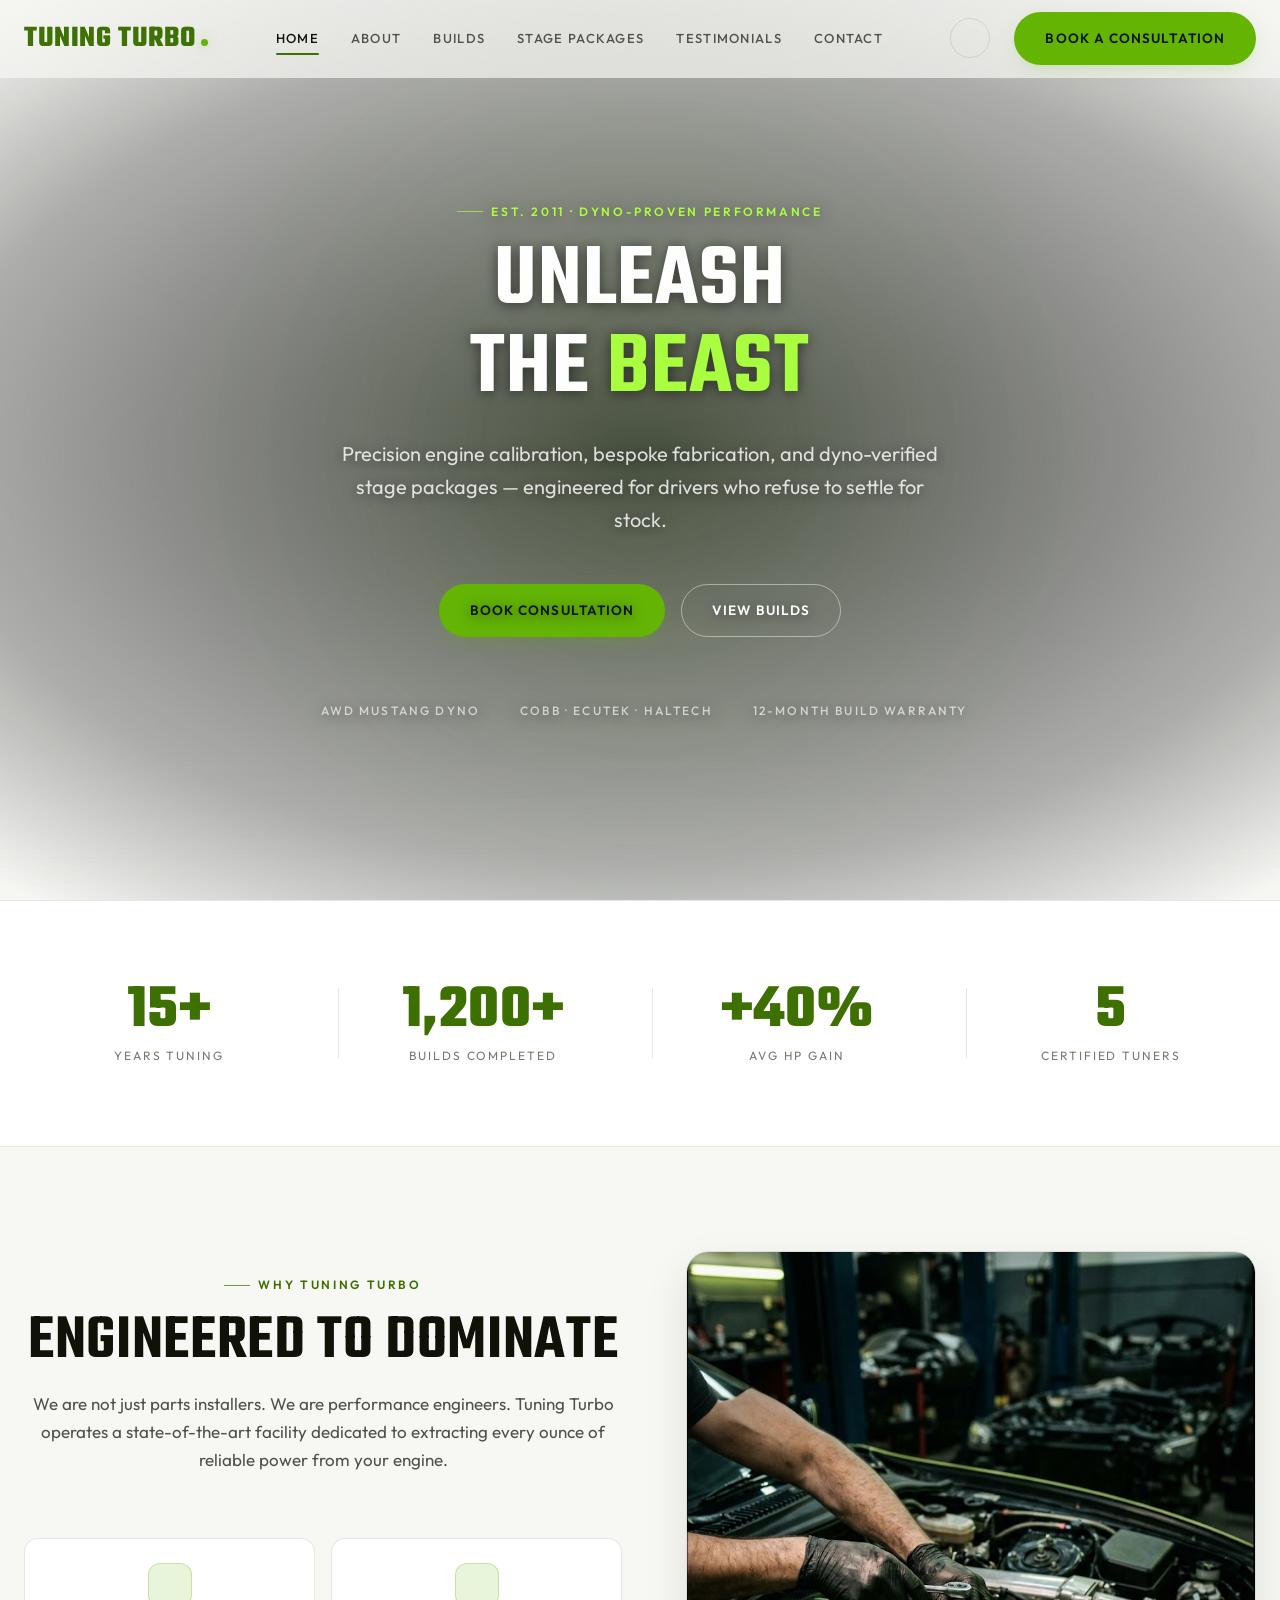
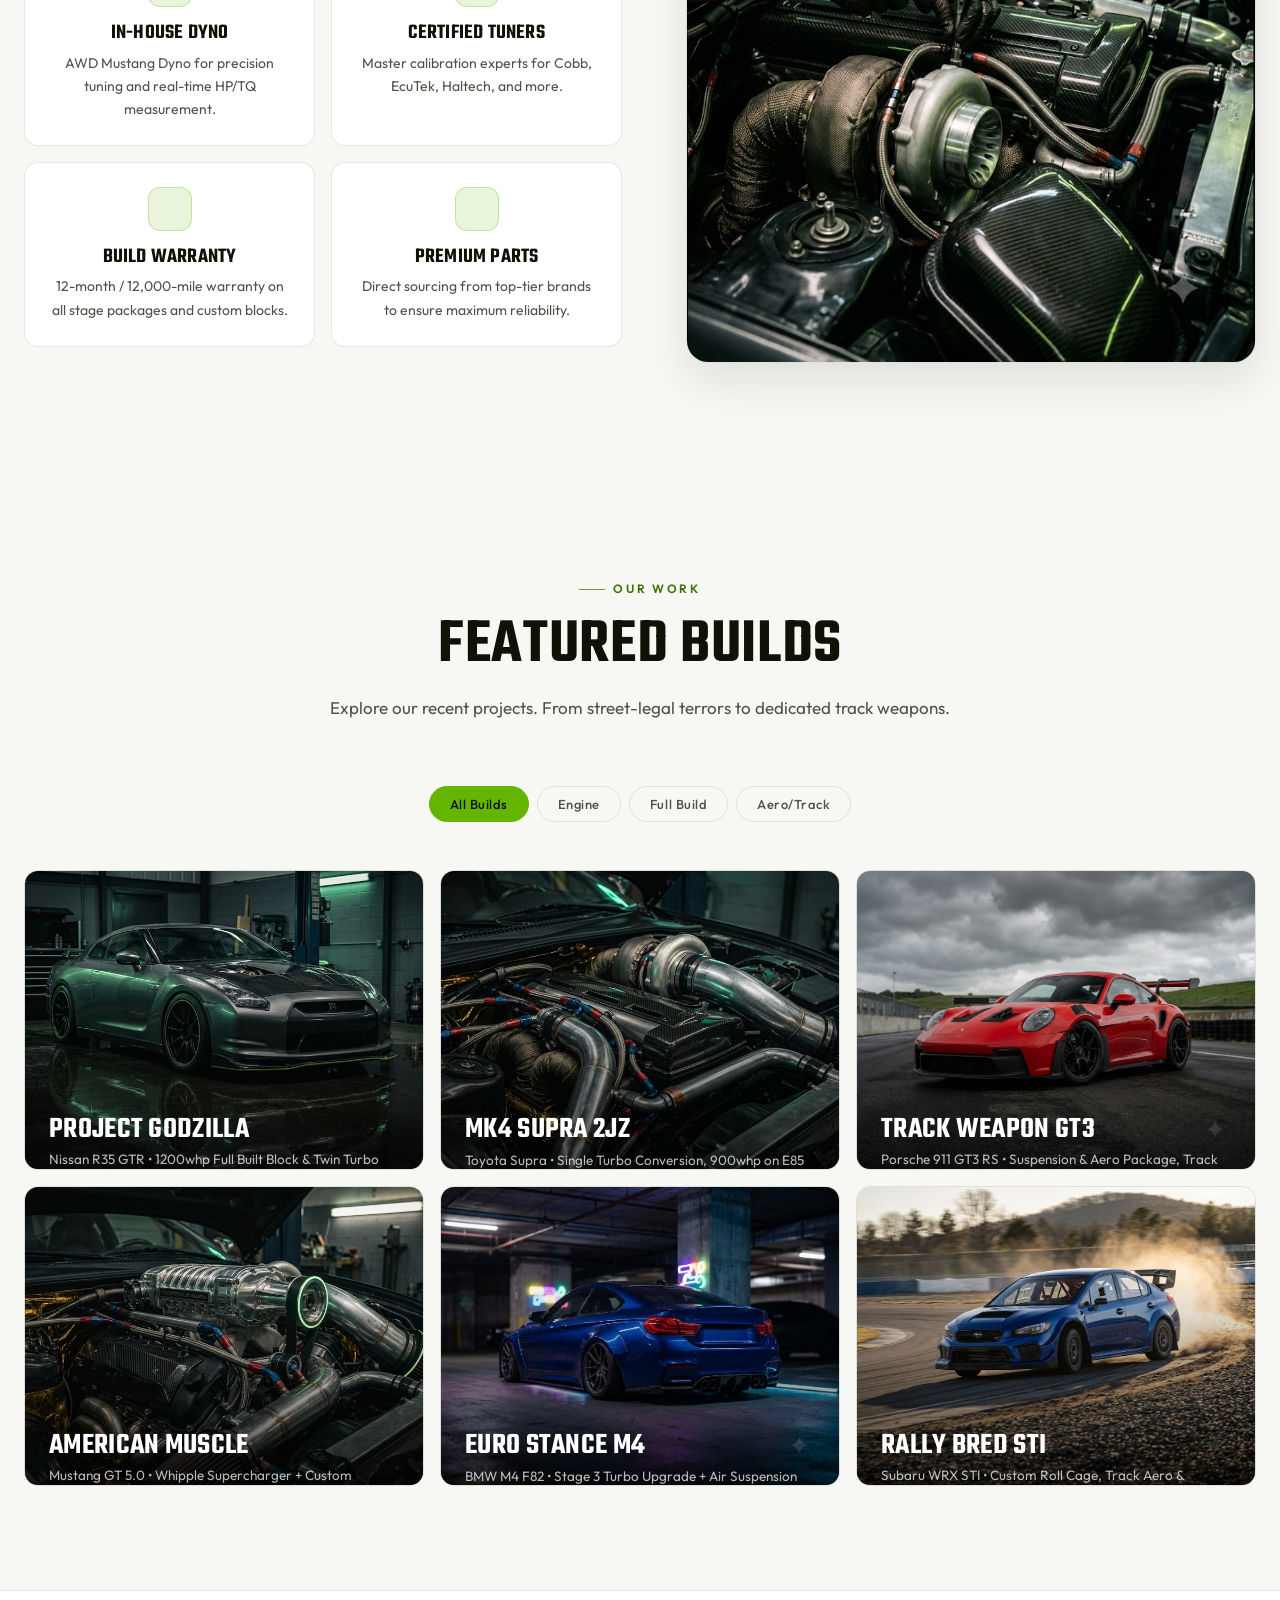
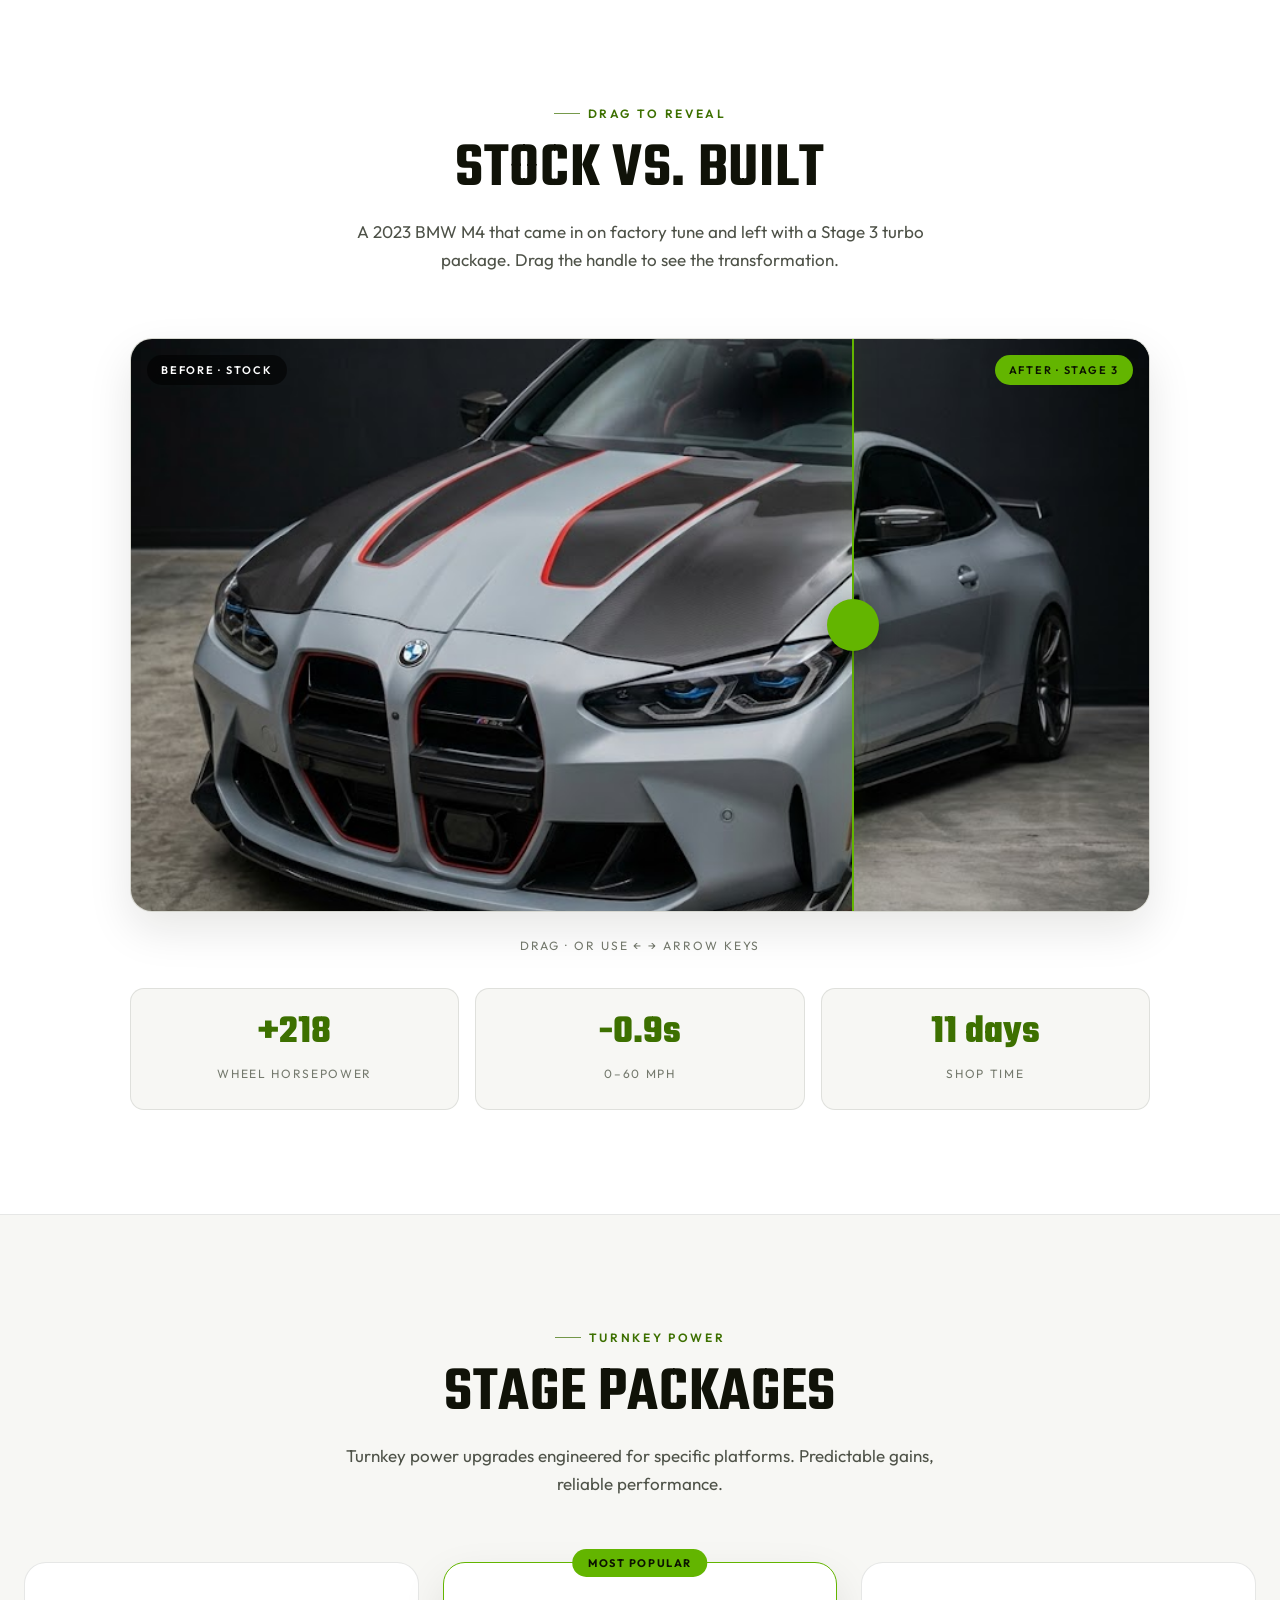
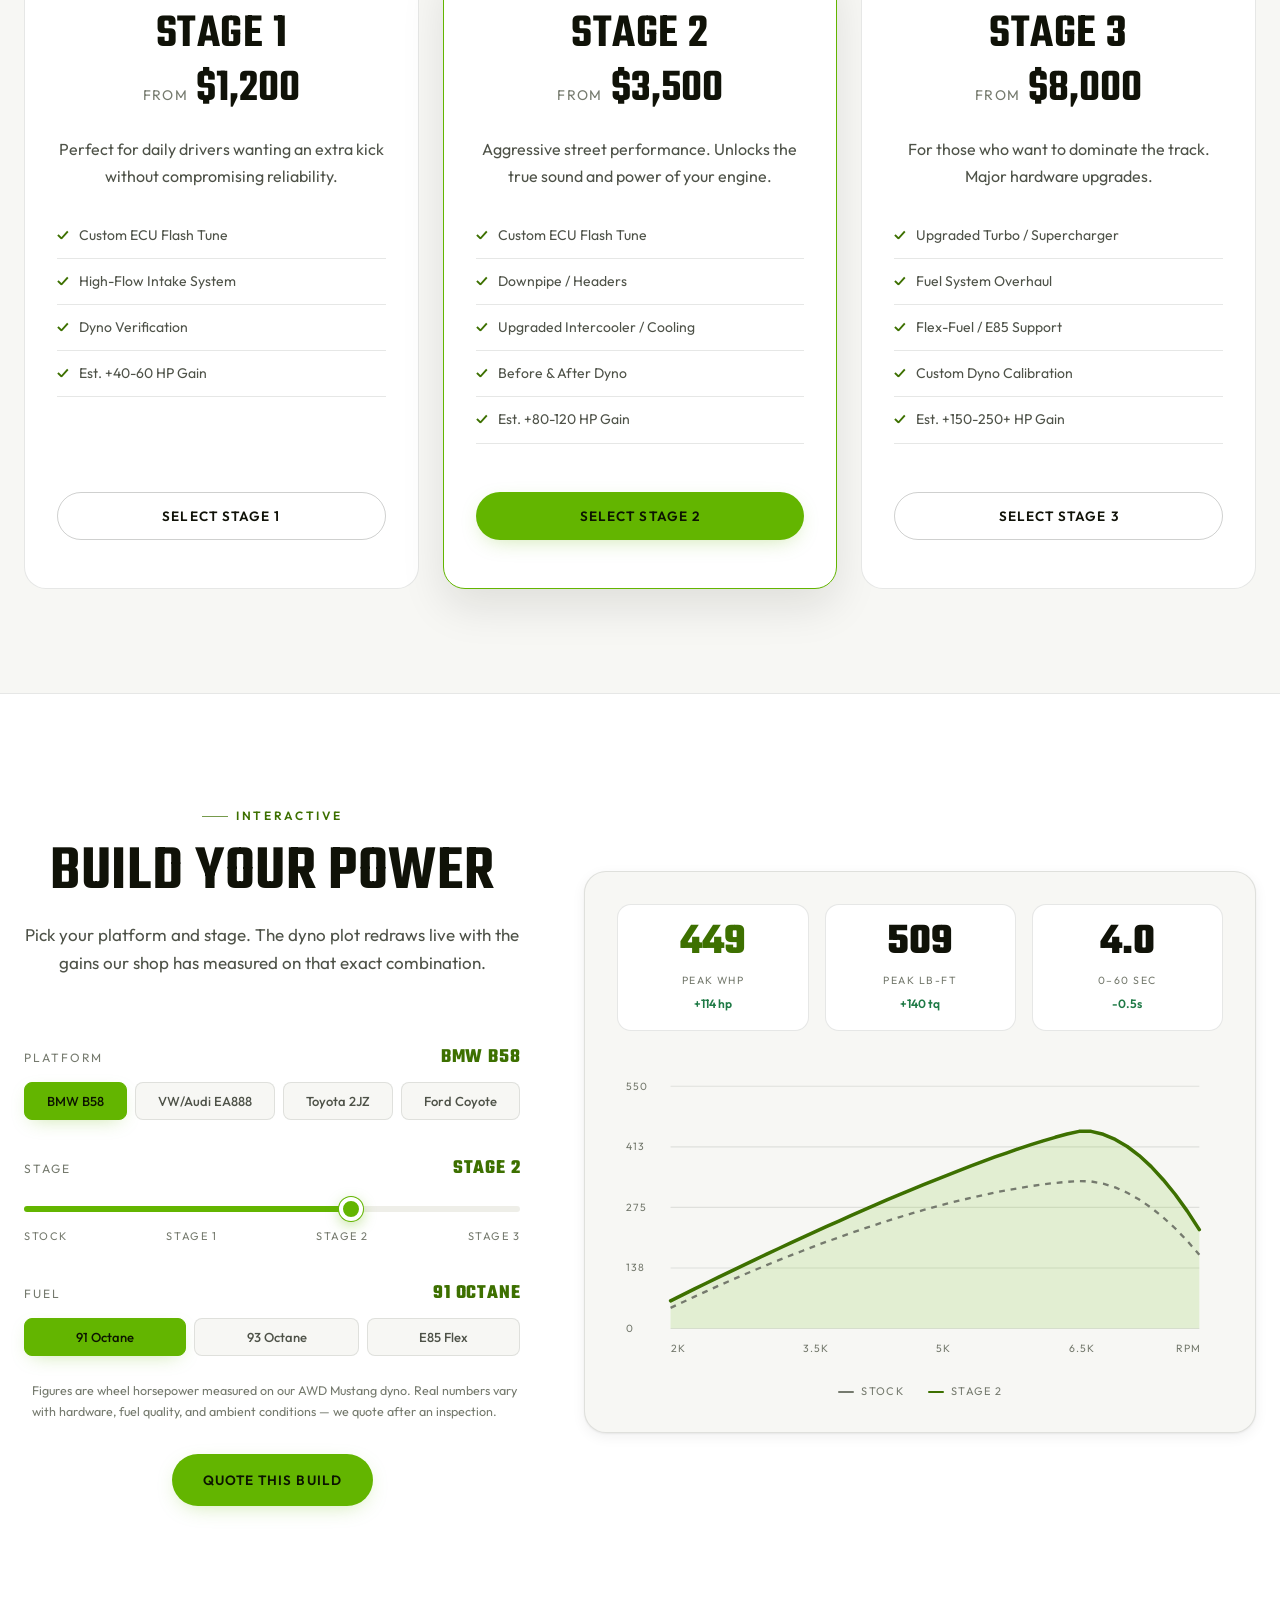
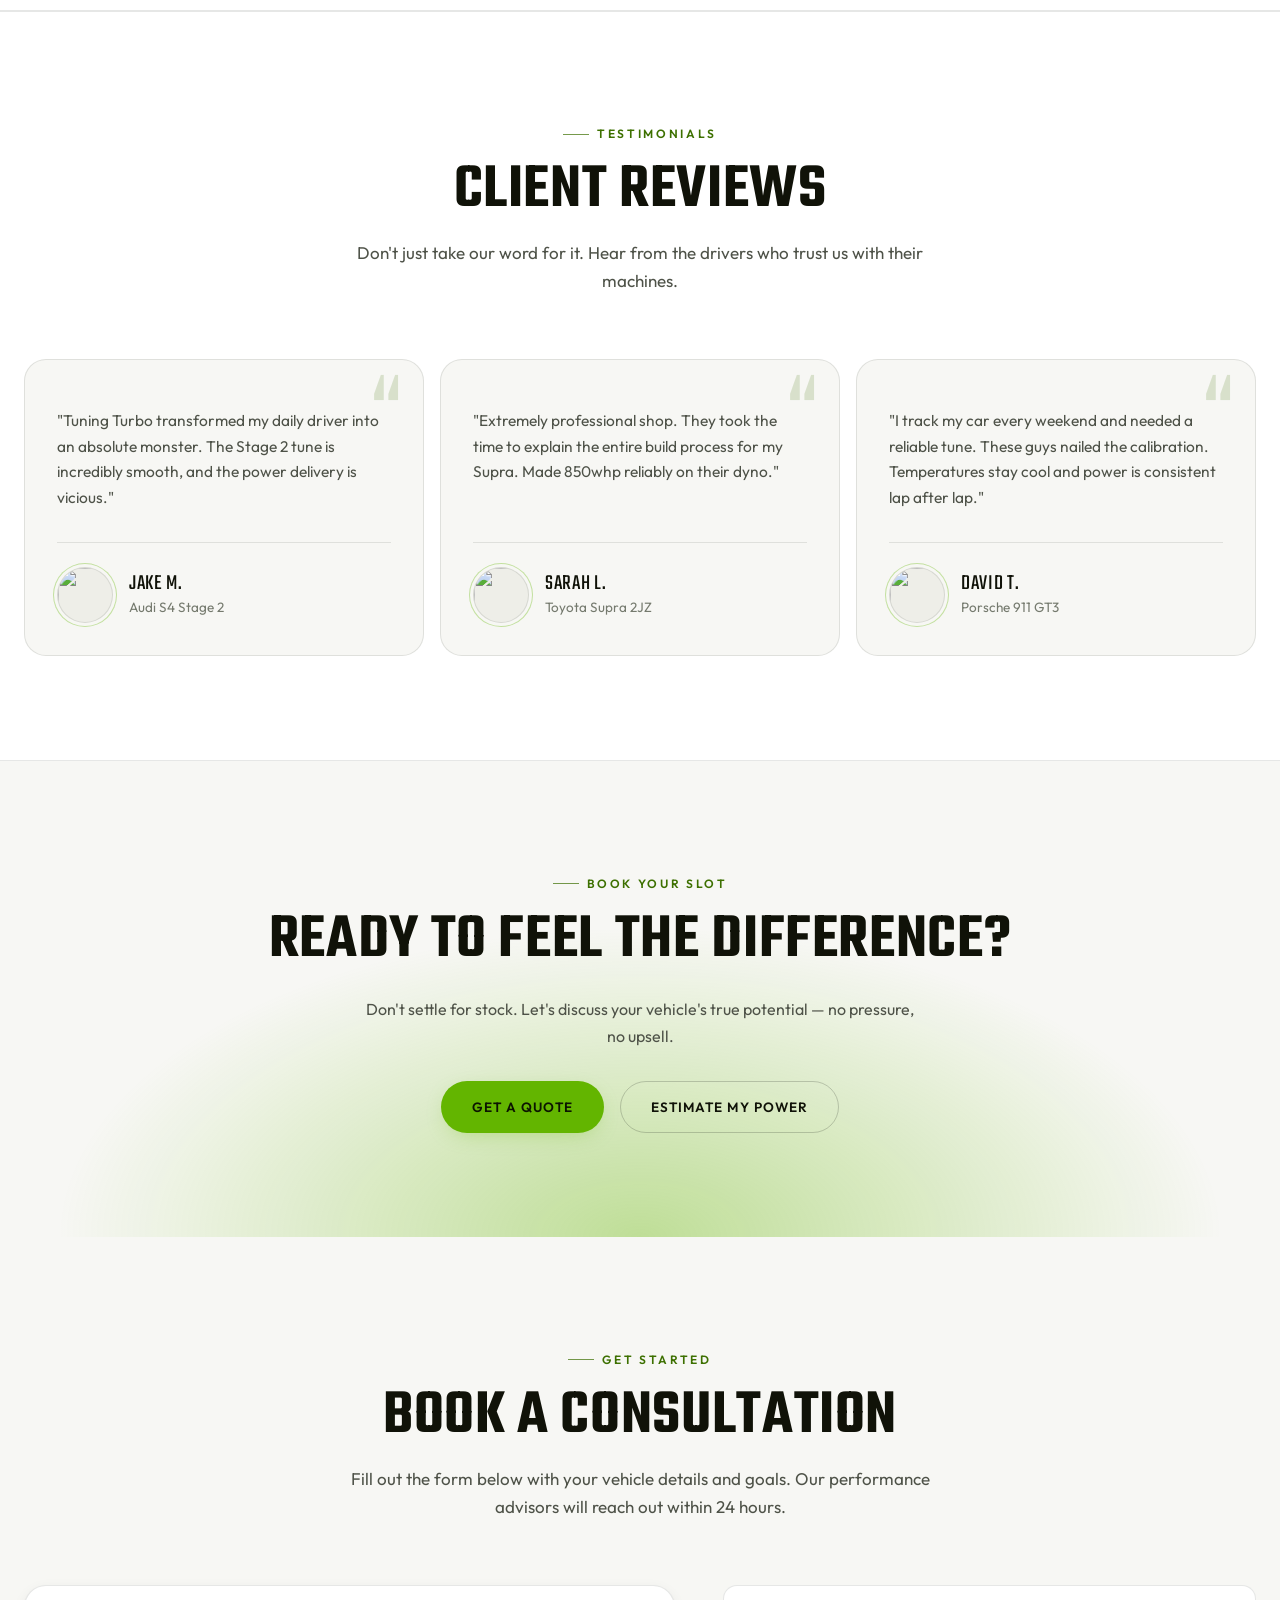
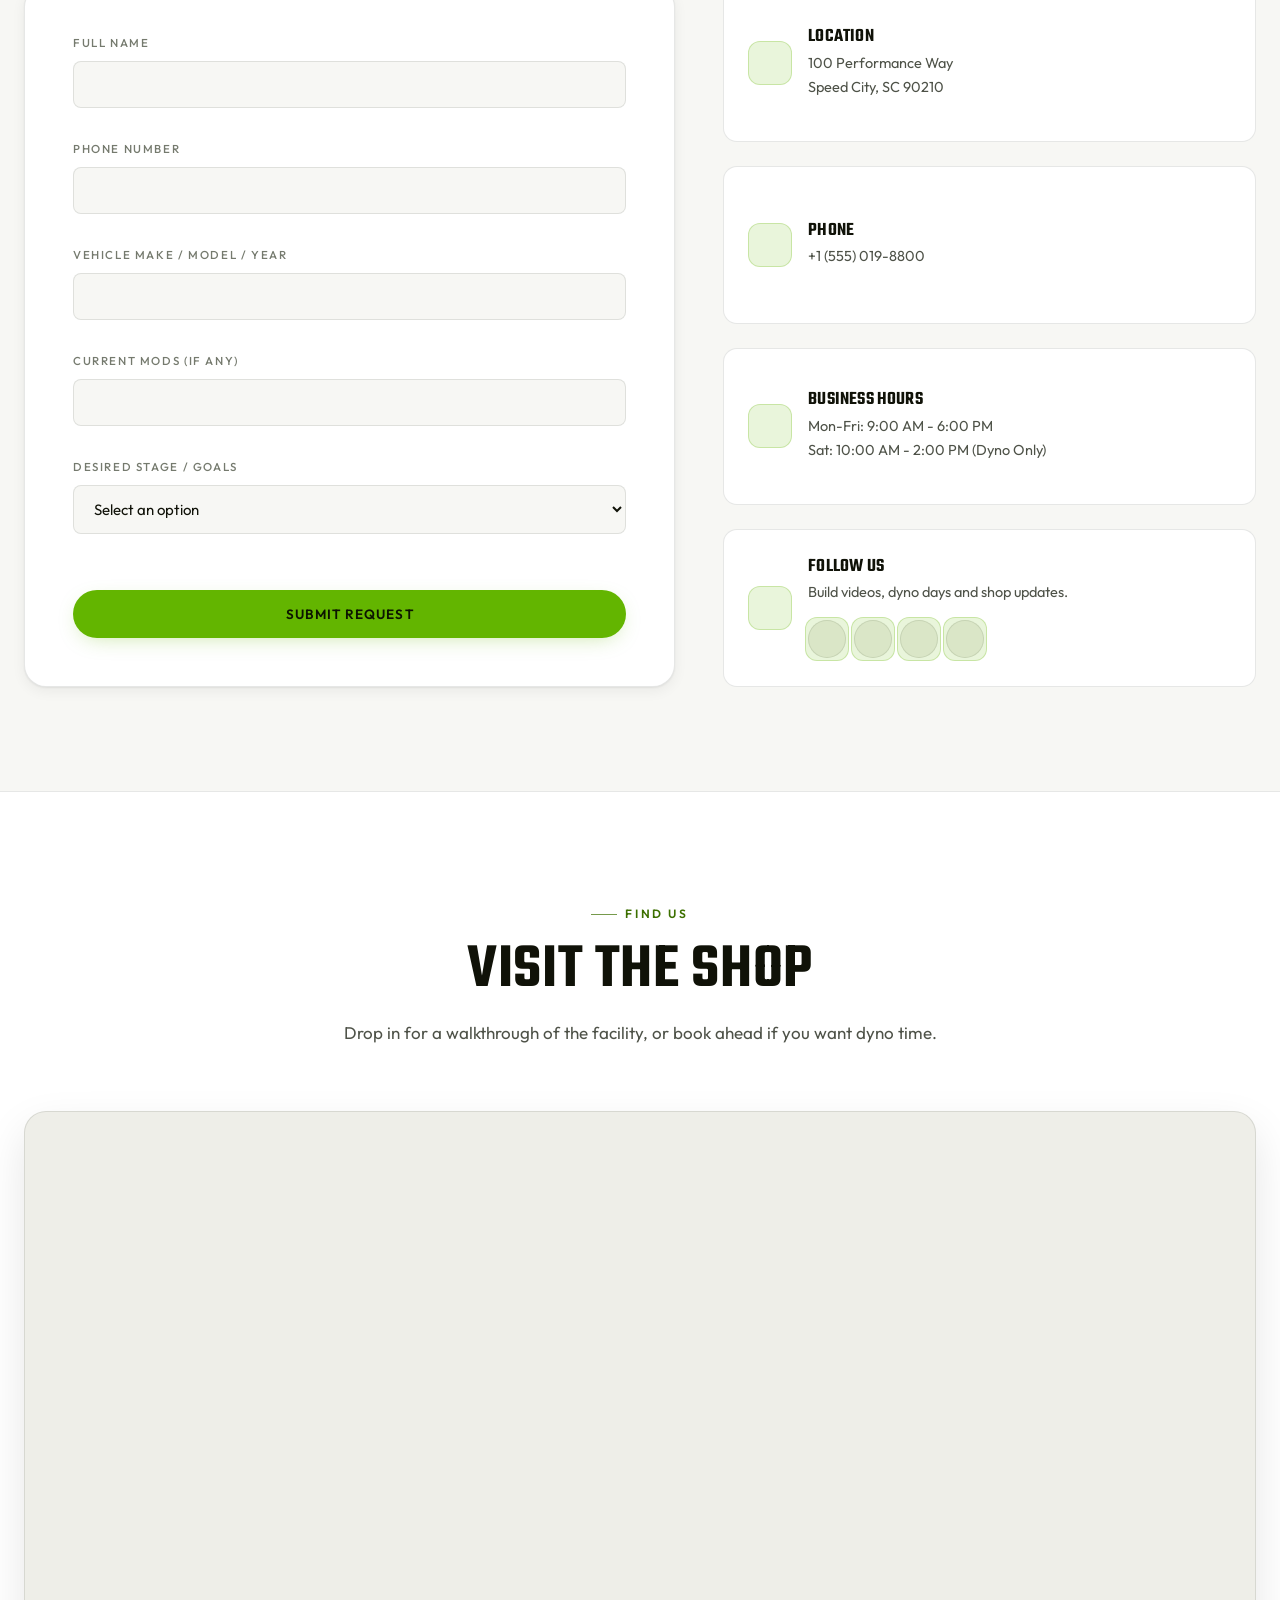
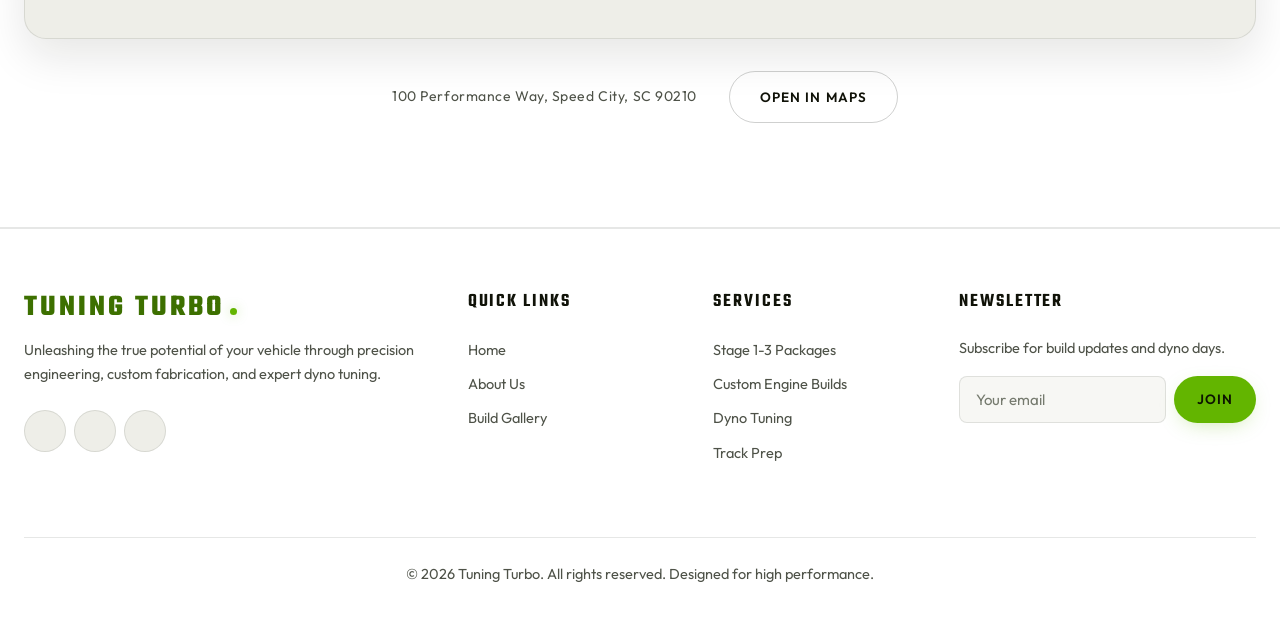
==== commit 6bd4f38e: "second" ====
--- a/index.html
+++ b/index.html
@@ -1,17 +1,20 @@
 <!DOCTYPE html>
 <html lang="en" data-theme="dark">
+
 <head>
   <meta charset="UTF-8">
   <meta name="viewport" content="width=device-width, initial-scale=1.0">
   <title>Tuning Turbo | Premium Car Modification & Performance Tuning</title>
-  <meta name="description" content="Tuning Turbo offers elite car modification, stage packages, and performance tuning. Book a consultation today to unleash your vehicle's true potential.">
-  
+  <meta name="description"
+    content="Tuning Turbo offers elite car modification, stage packages, and performance tuning. Book a consultation today to unleash your vehicle's true potential.">
+
   <!-- Phosphor Icons -->
   <script src="https://unpkg.com/@phosphor-icons/web"></script>
-  
+
   <!-- Styles -->
+  <link rel="icon" type="image/svg+xml" href="assets/images/favicon.svg">
   <link rel="stylesheet" href="assets/css/style.css">
-  
+
   <!-- Schema.org Markup -->
   <script type="application/ld+json">
   {
@@ -33,13 +36,14 @@
   }
   </script>
 </head>
+
 <body>
 
   <!-- Header / Navbar -->
   <header class="header">
     <div class="container">
       <a href="#home" class="logo">Tuning Turbo</a>
-      
+
       <nav class="nav-links">
         <a href="#home" class="active">Home</a>
         <a href="#about">About</a>
@@ -48,7 +52,7 @@
         <a href="#testimonials">Testimonials</a>
         <a href="#contact">Contact</a>
       </nav>
-      
+
       <div class="nav-actions">
         <button class="theme-toggle" aria-label="Toggle Theme">
           <i class="ph ph-sun"></i>
@@ -88,9 +92,10 @@
       <div class="container">
         <span class="eyebrow">Est. 2011 &middot; Dyno-Proven Performance</span>
         <h1>Unleash<br>the <em>Beast</em></h1>
-        <p>Precision engine calibration, bespoke fabrication, and dyno-verified stage packages — engineered for drivers who refuse to settle for stock.</p>
+        <p>Precision engine calibration, bespoke fabrication, and dyno-verified stage packages — engineered for drivers
+          who refuse to settle for stock.</p>
         <div class="hero-btns">
-          <a href="#contact" class="btn btn-primary">Book Consultation <i class="ph ph-arrow-right"></i></a>
+          <a href="#contact" class="btn btn-primary">Book Consultation</a>
           <a href="#builds" class="btn btn-outline">View Builds</a>
         </div>
         <div class="hero-marquee">
@@ -99,7 +104,6 @@
           <span><i class="ph ph-shield-check"></i> 12-Month Build Warranty</span>
         </div>
       </div>
-      <div class="scroll-cue" aria-hidden="true">Scroll</div>
     </section>
 
     <!-- Trust Stats -->
@@ -130,10 +134,11 @@
     <section id="about" class="about">
       <div class="container about-grid">
         <div class="about-content">
-          <div class="section-header align-left">
+          <div class="section-header">
             <span class="eyebrow">Why Tuning Turbo</span>
             <h2>Engineered to Dominate</h2>
-            <p>We are not just parts installers. We are performance engineers. Tuning Turbo operates a state-of-the-art facility dedicated to extracting every ounce of reliable power from your engine.</p>
+            <p>We are not just parts installers. We are performance engineers. Tuning Turbo operates a state-of-the-art
+              facility dedicated to extracting every ounce of reliable power from your engine.</p>
           </div>
           <div class="usps">
             <div class="usp-card">
@@ -159,7 +164,7 @@
           </div>
         </div>
         <div class="about-image">
-          <img src="https://images.unsplash.com/photo-1492144534655-ae79c964c9d7?ixlib=rb-4.0.3&auto=format&fit=crop&w=800&q=80" alt="Mechanic working on high performance engine">
+          <img src="assets/images/about-engine-build.jpg" alt="Mechanic working on high performance engine">
         </div>
       </div>
     </section>
@@ -172,18 +177,18 @@
           <h2>Featured Builds</h2>
           <p>Explore our recent projects. From street-legal terrors to dedicated track weapons.</p>
         </div>
-        
+
         <div class="gallery-filters">
           <button class="filter-btn active" data-filter="all">All Builds</button>
           <button class="filter-btn" data-filter="engine">Engine</button>
           <button class="filter-btn" data-filter="full">Full Build</button>
           <button class="filter-btn" data-filter="aero">Aero/Track</button>
         </div>
-        
+
         <div class="builds-grid">
           <!-- Build 1 -->
           <div class="build-card" data-category="full">
-            <img src="https://images.unsplash.com/photo-1544829099-b9a0c07fad1a?ixlib=rb-4.0.3&auto=format&fit=crop&w=600&q=80" alt="R35 GTR Full Build">
+            <img src="assets/images/build-godzilla-gtr.jpg" alt="R35 GTR Full Build">
             <div class="build-info">
               <h4>Project Godzilla</h4>
               <p>Nissan R35 GTR • 1200whp Full Built Block & Twin Turbo Upgrade</p>
@@ -192,7 +197,7 @@
           </div>
           <!-- Build 2 -->
           <div class="build-card" data-category="engine">
-            <img src="https://images.unsplash.com/photo-1517524008697-84bbe3c3fd98?ixlib=rb-4.0.3&auto=format&fit=crop&w=600&q=80" alt="Supra Engine Bay">
+            <img src="assets/images/build-supra-2jz.jpg" alt="Supra Engine Bay">
             <div class="build-info">
               <h4>MK4 Supra 2JZ</h4>
               <p>Toyota Supra • Single Turbo Conversion, 900whp on E85</p>
@@ -201,7 +206,7 @@
           </div>
           <!-- Build 3 -->
           <div class="build-card" data-category="aero">
-            <img src="https://images.unsplash.com/photo-1614200187524-dc4b892acf16?ixlib=rb-4.0.3&auto=format&fit=crop&w=600&q=80" alt="Porsche GT3 RS">
+            <img src="assets/images/build-gt3-track.jpg" alt="Porsche GT3 RS">
             <div class="build-info">
               <h4>Track Weapon GT3</h4>
               <p>Porsche 911 GT3 RS • Suspension & Aero Package, Track Alignment</p>
@@ -210,7 +215,7 @@
           </div>
           <!-- Build 4 -->
           <div class="build-card" data-category="engine">
-            <img src="https://images.unsplash.com/photo-1492144534655-ae79c964c9d7?ixlib=rb-4.0.3&auto=format&fit=crop&w=600&q=80" alt="V8 Engine Bay">
+            <img src="assets/images/build-mustang-v8.jpg" alt="V8 Engine Bay">
             <div class="build-info">
               <h4>American Muscle</h4>
               <p>Mustang GT 5.0 • Whipple Supercharger + Custom Header</p>
@@ -219,7 +224,7 @@
           </div>
           <!-- Build 5 -->
           <div class="build-card" data-category="full">
-            <img src="https://images.unsplash.com/photo-1580273916550-e323be2ae537?ixlib=rb-4.0.3&auto=format&fit=crop&w=600&q=80" alt="BMW M4">
+            <img src="assets/images/build-m4-stance.jpg" alt="BMW M4">
             <div class="build-info">
               <h4>Euro Stance M4</h4>
               <p>BMW M4 F82 • Stage 3 Turbo Upgrade + Air Suspension</p>
@@ -228,7 +233,7 @@
           </div>
           <!-- Build 6 -->
           <div class="build-card" data-category="aero">
-            <img src="https://images.unsplash.com/photo-1542282088-fe8426682b8f?ixlib=rb-4.0.3&auto=format&fit=crop&w=600&q=80" alt="Subaru STI Track Car">
+            <img src="assets/images/build-sti-rally.jpg" alt="Subaru STI Track Car">
             <div class="build-info">
               <h4>Rally Bred STI</h4>
               <p>Subaru WRX STI • Custom Roll Cage, Track Aero & Forged Internals</p>
@@ -245,16 +250,16 @@
         <div class="section-header">
           <span class="eyebrow">Drag to Reveal</span>
           <h2>Stock vs. Built</h2>
-          <p>A 2023 BMW M4 that came in on factory tune and left with a Stage 3 turbo package. Drag the handle to see the transformation.</p>
+          <p>A 2023 BMW M4 that came in on factory tune and left with a Stage 3 turbo package. Drag the handle to see
+            the transformation.</p>
         </div>
 
         <div class="compare-wrap">
-          <div class="compare" id="compare" role="slider" tabindex="0"
-               aria-label="Before and after comparison slider"
-               aria-valuemin="0" aria-valuemax="100" aria-valuenow="50" style="--pos: 50%;">
-            <img src="https://images.unsplash.com/photo-1580273916550-e323be2ae537?ixlib=rb-4.0.3&auto=format&fit=crop&w=1400&q=80" alt="Vehicle before the build, on factory setup">
+          <div class="compare" id="compare" role="slider" tabindex="0" aria-label="Before and after comparison slider"
+            aria-valuemin="0" aria-valuemax="100" aria-valuenow="50" style="--pos: 50%;">
+            <img src="assets/images/compare-m4-before.jpg" alt="Vehicle before the build, on factory setup">
             <div class="after-pane">
-              <img src="https://images.unsplash.com/photo-1544829099-b9a0c07fad1a?ixlib=rb-4.0.3&auto=format&fit=crop&w=1400&q=80" alt="The same vehicle after a Stage 3 build">
+              <img src="assets/images/compare-m4-after.jpg" alt="The same vehicle after a Stage 3 build">
             </div>
             <span class="compare-tag before">Before &middot; Stock</span>
             <span class="compare-tag after">After &middot; Stage 3</span>
@@ -281,7 +286,7 @@
           <h2>Stage Packages</h2>
           <p>Turnkey power upgrades engineered for specific platforms. Predictable gains, reliable performance.</p>
         </div>
-        
+
         <div class="packages-grid">
           <!-- Stage 1 -->
           <div class="package-card">
@@ -334,10 +339,11 @@
     <section id="dyno" class="dyno-section">
       <div class="container dyno-grid">
         <div class="dyno-content">
-          <div class="section-header align-left">
+          <div class="section-header">
             <span class="eyebrow">Interactive</span>
             <h2>Build Your Power</h2>
-            <p>Pick your platform and stage. The dyno plot redraws live with the gains our shop has measured on that exact combination.</p>
+            <p>Pick your platform and stage. The dyno plot redraws live with the gains our shop has measured on that
+              exact combination.</p>
           </div>
 
           <div class="calc-controls">
@@ -354,7 +360,7 @@
             <div class="calc-field">
               <label for="stageSlider">Stage <b id="stageLabel">Stage 2</b></label>
               <input type="range" class="stage-slider" id="stageSlider" min="0" max="3" step="1" value="2"
-                     aria-label="Tuning stage" aria-valuetext="Stage 2">
+                aria-label="Tuning stage" aria-valuetext="Stage 2">
               <div class="stage-ticks">
                 <span>Stock</span><span>Stage 1</span><span>Stage 2</span><span>Stage 3</span>
               </div>
@@ -372,10 +378,11 @@
 
           <p class="calc-note">
             <i class="ph ph-info"></i>
-            <span>Figures are wheel horsepower measured on our AWD Mustang dyno. Real numbers vary with hardware, fuel quality, and ambient conditions &mdash; we quote after an inspection.</span>
+            <span>Figures are wheel horsepower measured on our AWD Mustang dyno. Real numbers vary with hardware, fuel
+              quality, and ambient conditions &mdash; we quote after an inspection.</span>
           </p>
 
-          <a href="#contact" class="btn btn-primary" style="margin-top: var(--sp-4);">Quote This Build <i class="ph ph-arrow-right"></i></a>
+          <a href="#contact" class="btn btn-primary calc-cta">Quote This Build</a>
         </div>
 
         <div class="dyno-charts">
@@ -402,21 +409,21 @@
               <svg viewBox="0 0 520 260" role="img" aria-labelledby="curveTitle">
                 <title id="curveTitle">Horsepower against engine RPM, stock curve versus tuned curve</title>
                 <g class="curve-grid">
-                  <line x1="46" y1="20"  x2="500" y2="20"></line>
-                  <line x1="46" y1="72"  x2="500" y2="72"></line>
+                  <line x1="46" y1="20" x2="500" y2="20"></line>
+                  <line x1="46" y1="72" x2="500" y2="72"></line>
                   <line x1="46" y1="124" x2="500" y2="124"></line>
                   <line x1="46" y1="176" x2="500" y2="176"></line>
                   <line x1="46" y1="228" x2="500" y2="228"></line>
                 </g>
                 <g class="curve-axis" id="curveYAxis"></g>
                 <g class="curve-axis">
-                  <text x="46"  y="248">2K</text>
+                  <text x="46" y="248">2K</text>
                   <text x="160" y="248">3.5K</text>
                   <text x="274" y="248">5K</text>
                   <text x="388" y="248">6.5K</text>
                   <text x="480" y="248">RPM</text>
                 </g>
-                <path class="curve-area"  id="curveArea"  d=""></path>
+                <path class="curve-area" id="curveArea" d=""></path>
                 <path class="curve-stock" id="curveStock" d=""></path>
                 <path class="curve-tuned" id="curveTuned" d=""></path>
               </svg>
@@ -426,39 +433,6 @@
               <span><i class="k-stock"></i>Stock</span>
               <span><i class="k-tuned"></i><span id="legendTuned">Stage 2</span></span>
             </div>
-          </div>
-        </div>
-      </div>
-    </section>
-
-    <!-- How It Works -->
-    <section id="process" class="process">
-      <div class="container">
-        <div class="section-header">
-          <span class="eyebrow">How It Works</span>
-          <h2>The Build Process</h2>
-          <p>We follow a strict, phased approach to ensure every project hits its power goals safely and on time.</p>
-        </div>
-        <div class="process-grid">
-          <div class="process-step">
-            <div class="step-num">1</div>
-            <h4>Consultation</h4>
-            <p>Discuss your goals, budget, and platform. We create a customized build plan.</p>
-          </div>
-          <div class="process-step">
-            <div class="step-num">2</div>
-            <h4>Parts Sourcing</h4>
-            <p>We order high-quality components from our trusted network of performance brands.</p>
-          </div>
-          <div class="process-step">
-            <div class="step-num">3</div>
-            <h4>Install & Build</h4>
-            <p>Our certified technicians perform the installation with meticulous attention to detail.</p>
-          </div>
-          <div class="process-step">
-            <div class="step-num">4</div>
-            <h4>Dyno & Handover</h4>
-            <p>Custom dyno tuning, road testing, and final review before handing you the keys.</p>
           </div>
         </div>
       </div>
@@ -475,74 +449,53 @@
         <div class="testi-grid">
           <div class="testi-card">
             <div class="stars">
-              <i class="ph-fill ph-star"></i><i class="ph-fill ph-star"></i><i class="ph-fill ph-star"></i><i class="ph-fill ph-star"></i><i class="ph-fill ph-star"></i>
-            </div>
-            <p class="testi-text">"Tuning Turbo transformed my daily driver into an absolute monster. The Stage 2 tune is incredibly smooth, and the power delivery is vicious."</p>
-            <div class="testi-author">Jake M.</div>
-            <div style="font-size: 14px; color: var(--text-secondary);">Audi S4 Stage 2</div>
+              <i class="ph-fill ph-star"></i><i class="ph-fill ph-star"></i><i class="ph-fill ph-star"></i><i
+                class="ph-fill ph-star"></i><i class="ph-fill ph-star"></i>
+            </div>
+            <p class="testi-text">"Tuning Turbo transformed my daily driver into an absolute monster. The Stage 2 tune
+              is incredibly smooth, and the power delivery is vicious."</p>
+            <div class="testi-foot">
+              <img class="testi-avatar"
+                src="https://images.unsplash.com/photo-1500648767791-00dcc994a43e?ixlib=rb-4.0.3&auto=format&fit=facearea&facepad=2.6&w=160&h=160&q=80"
+                alt="" loading="lazy" width="56" height="56">
+              <div>
+                <div class="testi-author">Jake M.</div>
+                <div class="testi-meta">Audi S4 Stage 2</div>
+              </div>
+            </div>
           </div>
           <div class="testi-card">
             <div class="stars">
-              <i class="ph-fill ph-star"></i><i class="ph-fill ph-star"></i><i class="ph-fill ph-star"></i><i class="ph-fill ph-star"></i><i class="ph-fill ph-star"></i>
-            </div>
-            <p class="testi-text">"Extremely professional shop. They took the time to explain the entire build process for my Supra. Made 850whp reliably on their dyno."</p>
-            <div class="testi-author">Sarah L.</div>
-            <div style="font-size: 14px; color: var(--text-secondary);">Toyota Supra 2JZ</div>
+              <i class="ph-fill ph-star"></i><i class="ph-fill ph-star"></i><i class="ph-fill ph-star"></i><i
+                class="ph-fill ph-star"></i><i class="ph-fill ph-star"></i>
+            </div>
+            <p class="testi-text">"Extremely professional shop. They took the time to explain the entire build process
+              for my Supra. Made 850whp reliably on their dyno."</p>
+            <div class="testi-foot">
+              <img class="testi-avatar"
+                src="https://images.unsplash.com/photo-1494790108377-be9c29b29330?ixlib=rb-4.0.3&auto=format&fit=facearea&facepad=2.6&w=160&h=160&q=80"
+                alt="" loading="lazy" width="56" height="56">
+              <div>
+                <div class="testi-author">Sarah L.</div>
+                <div class="testi-meta">Toyota Supra 2JZ</div>
+              </div>
+            </div>
           </div>
           <div class="testi-card">
             <div class="stars">
-              <i class="ph-fill ph-star"></i><i class="ph-fill ph-star"></i><i class="ph-fill ph-star"></i><i class="ph-fill ph-star"></i><i class="ph-fill ph-star"></i>
-            </div>
-            <p class="testi-text">"I track my car every weekend and needed a reliable tune. These guys nailed the calibration. Temperatures stay cool and power is consistent lap after lap."</p>
-            <div class="testi-author">David T.</div>
-            <div style="font-size: 14px; color: var(--text-secondary);">Porsche 911 GT3</div>
-          </div>
-        </div>
-      </div>
-    </section>
-
-    <!-- FAQ -->
-    <section id="faq" class="faq">
-      <div class="container">
-        <div class="section-header">
-          <span class="eyebrow">Good To Know</span>
-          <h2>Frequently Asked Questions</h2>
-        </div>
-        <div class="faq-list">
-          <div class="faq-item">
-            <button class="faq-question">
-              Will tuning void my warranty?
-              <i class="ph ph-caret-down"></i>
-            </button>
-            <div class="faq-answer">
-              <p>In many cases, an aftermarket ECU flash can void your factory powertrain warranty. However, we offer our own in-house warranty on specific Stage Packages, and can consult with you on piggyback options that may be less intrusive.</p>
-            </div>
-          </div>
-          <div class="faq-item">
-            <button class="faq-question">
-              Do you offer financing for large builds?
-              <i class="ph ph-caret-down"></i>
-            </button>
-            <div class="faq-answer">
-              <p>Yes, we partner with Affirm and Synchrony to offer flexible financing options up to $15,000 for approved customers.</p>
-            </div>
-          </div>
-          <div class="faq-item">
-            <button class="faq-question">
-              Can I bring my own parts for installation?
-              <i class="ph ph-caret-down"></i>
-            </button>
-            <div class="faq-answer">
-              <p>We prefer to source parts directly to guarantee authenticity and warranty coverage. However, we may install customer-supplied new parts on a case-by-case basis, though they will not carry our shop warranty.</p>
-            </div>
-          </div>
-          <div class="faq-item">
-            <button class="faq-question">
-              How long does a Stage 2 install and tune take?
-              <i class="ph ph-caret-down"></i>
-            </button>
-            <div class="faq-answer">
-              <p>Most Stage 2 packages (bolt-ons + dyno tune) take 2-3 business days to complete, assuming all parts are in stock.</p>
+              <i class="ph-fill ph-star"></i><i class="ph-fill ph-star"></i><i class="ph-fill ph-star"></i><i
+                class="ph-fill ph-star"></i><i class="ph-fill ph-star"></i>
+            </div>
+            <p class="testi-text">"I track my car every weekend and needed a reliable tune. These guys nailed the
+              calibration. Temperatures stay cool and power is consistent lap after lap."</p>
+            <div class="testi-foot">
+              <img class="testi-avatar"
+                src="https://images.unsplash.com/photo-1507003211169-0a1dd7228f2d?ixlib=rb-4.0.3&auto=format&fit=facearea&facepad=2.6&w=160&h=160&q=80"
+                alt="" loading="lazy" width="56" height="56">
+              <div>
+                <div class="testi-author">David T.</div>
+                <div class="testi-meta">Porsche 911 GT3</div>
+              </div>
             </div>
           </div>
         </div>
@@ -556,7 +509,7 @@
         <h2>Ready to feel the difference?</h2>
         <p>Don't settle for stock. Let's discuss your vehicle's true potential &mdash; no pressure, no upsell.</p>
         <div class="cta-btns">
-          <a href="#contact" class="btn btn-primary">Get a Quote <i class="ph ph-arrow-right"></i></a>
+          <a href="#contact" class="btn btn-primary">Get a Quote</a>
           <a href="#dyno" class="btn btn-outline">Estimate My Power</a>
         </div>
       </div>
@@ -568,9 +521,10 @@
         <div class="section-header">
           <span class="eyebrow">Get Started</span>
           <h2>Book a Consultation</h2>
-          <p>Fill out the form below with your vehicle details and goals. Our performance advisors will reach out within 24 hours.</p>
-        </div>
-        
+          <p>Fill out the form below with your vehicle details and goals. Our performance advisors will reach out within
+            24 hours.</p>
+        </div>
+
         <div class="contact-grid">
           <form id="contactForm" class="contact-form" action="https://formspree.io/f/placeholder" method="POST">
             <div class="form-group">
@@ -578,24 +532,24 @@
               <input type="text" id="name" name="name" class="form-control" required>
               <div class="error-msg">Name is required</div>
             </div>
-            
+
             <div class="form-group">
               <label for="phone">Phone Number</label>
               <input type="tel" id="phone" name="phone" class="form-control" required>
               <div class="error-msg">Valid phone number required</div>
             </div>
-            
+
             <div class="form-group">
               <label for="vehicle">Vehicle Make / Model / Year</label>
               <input type="text" id="vehicle" name="vehicle" class="form-control" required>
               <div class="error-msg">Vehicle details required</div>
             </div>
-            
+
             <div class="form-group">
               <label for="mods">Current Mods (if any)</label>
               <input type="text" id="mods" name="mods" class="form-control">
             </div>
-            
+
             <div class="form-group">
               <label for="package">Desired Stage / Goals</label>
               <select id="package" name="package" class="form-control" required>
@@ -608,10 +562,11 @@
               </select>
               <div class="error-msg">Please select a goal</div>
             </div>
-            
-            <button type="submit" class="btn btn-primary" style="width: 100%; margin-top: var(--sp-4);">Submit Request</button>
+
+            <button type="submit" class="btn btn-primary" style="width: 100%; margin-top: var(--sp-4);">Submit
+              Request</button>
           </form>
-          
+
           <div class="contact-info">
             <div class="info-item">
               <i class="ph ph-map-pin"></i>
@@ -634,12 +589,45 @@
                 <p style="margin: 0;">Mon-Fri: 9:00 AM - 6:00 PM<br>Sat: 10:00 AM - 2:00 PM (Dyno Only)</p>
               </div>
             </div>
-            
-            <!-- Map Placeholder -->
-            <div class="map-placeholder">
-              <span>Google Maps Integration Placeholder</span>
-            </div>
-          </div>
+
+            <div class="info-item follow-us">
+              <i class="ph ph-share-network"></i>
+              <div>
+                <h4 style="margin-bottom: 4px;">Follow Us</h4>
+                <p style="margin: 0;">Build videos, dyno days and shop updates.</p>
+                <div class="social-links">
+                  <a href="#" aria-label="Instagram"><i class="ph ph-instagram-logo"></i></a>
+                  <a href="#" aria-label="YouTube"><i class="ph ph-youtube-logo"></i></a>
+                  <a href="#" aria-label="Facebook"><i class="ph ph-facebook-logo"></i></a>
+                  <a href="#" aria-label="TikTok"><i class="ph ph-tiktok-logo"></i></a>
+                </div>
+              </div>
+            </div>
+          </div>
+        </div>
+      </div>
+    </section>
+
+    <!-- Find the Shop -->
+    <section id="map" class="map-section">
+      <div class="container">
+        <div class="section-header">
+          <span class="eyebrow">Find Us</span>
+          <h2>Visit the Shop</h2>
+          <p>Drop in for a walkthrough of the facility, or book ahead if you want dyno time.</p>
+        </div>
+
+        <div class="map-frame">
+          <iframe title="Map showing the Tuning Turbo workshop location"
+            src="https://www.openstreetmap.org/export/embed.html?bbox=-118.4145%2C34.0861%2C-118.3985%2C34.0941&amp;layer=mapnik&amp;marker=34.0901%2C-118.4065"
+            loading="lazy" referrerpolicy="no-referrer-when-downgrade"></iframe>
+        </div>
+
+        <div class="map-actions">
+          <p class="map-address"><i class="ph ph-map-pin"></i> 100 Performance Way, Speed City, SC 90210</p>
+          <a class="btn btn-outline"
+            href="https://www.openstreetmap.org/?mlat=34.0901&amp;mlon=-118.4065#map=16/34.0901/-118.4065"
+            target="_blank" rel="noopener">Open in Maps</a>
         </div>
       </div>
     </section>
@@ -649,8 +637,9 @@
     <div class="container">
       <div class="footer-grid">
         <div class="footer-col">
-          <h4 style="font-size: 26px; margin-bottom: var(--sp-2);">Tuning Turbo</h4>
-          <p>Unleashing the true potential of your vehicle through precision engineering, custom fabrication, and expert dyno tuning.</p>
+          <h4 class="logo">Tuning Turbo</h4>
+          <p>Unleashing the true potential of your vehicle through precision engineering, custom fabrication, and expert
+            dyno tuning.</p>
           <div class="social-links">
             <a href="#" aria-label="Instagram"><i class="ph ph-instagram-logo"></i></a>
             <a href="#" aria-label="YouTube"><i class="ph ph-youtube-logo"></i></a>
@@ -663,7 +652,6 @@
             <li><a href="#home">Home</a></li>
             <li><a href="#about">About Us</a></li>
             <li><a href="#builds">Build Gallery</a></li>
-            <li><a href="#faq">FAQ</a></li>
           </ul>
         </div>
         <div class="footer-col">
@@ -672,7 +660,7 @@
             <li><a href="#packages">Stage 1-3 Packages</a></li>
             <li><a href="#packages">Custom Engine Builds</a></li>
             <li><a href="#dyno">Dyno Tuning</a></li>
-            <li><a href="#process">Track Prep</a></li>
+            <li><a href="#builds">Track Prep</a></li>
           </ul>
         </div>
         <div class="footer-col">
@@ -690,6 +678,11 @@
     </div>
   </footer>
 
+  <button id="backToTop" class="back-to-top" aria-label="Back to top">
+    <i class="ph ph-arrow-up"></i>
+  </button>
+
   <script src="assets/js/main.js"></script>
 </body>
-</html>
+
+</html>
--- a/assets/css/style.css
+++ b/assets/css/style.css
@@ -1,6 +1,6 @@
 /*
  * Tuning Turbo — Master CSS
- * Dark theme: electric lime accent | Light theme: deep racing-green accent (high contrast)
+ * Monster-lime accent in both themes; --accent fills, --accent-ink is the readable text/line tone.
  */
 
 @import url('https://fonts.googleapis.com/css2?family=Outfit:wght@300;400;500;600;700&family=Teko:wght@400;500;600;700&display=swap');
@@ -71,13 +71,15 @@
   --text-secondary: #4E5248;
   --text-muted: #757A6E;
 
-  /* Dark accent so it stays readable on light surfaces */
-  --accent: #22551B;
-  --accent-ink: #1B4416;
-  --accent-hover: #173C12;
-  --on-accent: #FFFFFF;
-  --accent-soft: rgba(34, 85, 27, 0.10);
-  --accent-glow: rgba(34, 85, 27, 0.20);
+  /* Monster lime. Fills stay vivid and carry near-black text (the classic
+     lime-on-black pairing); accent-as-text drops to a deeper lime so it
+     still clears 5:1 against the off-white ground. */
+  --accent: #63B500;
+  --accent-ink: #3D7000;
+  --accent-hover: #55A000;
+  --on-accent: #0C1400;
+  --accent-soft: rgba(99, 181, 0, 0.14);
+  --accent-glow: rgba(99, 181, 0, 0.38);
 
   --error: #C22B22;
   --success: #1F7A46;
@@ -139,7 +141,7 @@
 img { max-width: 100%; height: auto; display: block; }
 
 :focus-visible {
-  outline: 2px solid var(--accent);
+  outline: 2px solid var(--accent-ink);
   outline-offset: 3px;
   border-radius: var(--radius-sm);
 }
@@ -182,8 +184,7 @@
   gap: var(--sp-2);
   white-space: nowrap;
 }
-.btn i { font-size: 17px; transition: transform .35s var(--ease); }
-.btn:hover i { transform: translateX(3px); }
+.btn i { font-size: 17px; }
 
 .btn-primary {
   background: var(--accent);
@@ -222,8 +223,6 @@
 .section-header { text-align: center; margin-bottom: var(--sp-8); }
 .section-header h2 { margin-bottom: var(--sp-3); }
 .section-header p { max-width: 620px; margin: 0 auto; font-size: 17px; }
-.section-header.align-left { text-align: left; }
-.section-header.align-left p { margin: 0; }
 
 /* Scroll reveal */
 .reveal {
@@ -266,7 +265,7 @@
   font-family: var(--font-heading);
   font-size: 30px;
   font-weight: 700;
-  color: var(--text-primary);
+  color: var(--accent-ink);
   text-transform: uppercase;
   letter-spacing: .02em;
   display: inline-flex;
@@ -280,7 +279,15 @@
   background: var(--accent);
   box-shadow: 0 0 12px var(--accent-glow);
 }
-.logo:hover { color: var(--text-primary); }
+.logo:hover { color: var(--accent); }
+
+/* Footer wordmark: same rule as the header, but .footer h4 is more specific
+   so its size and colour have to be restated here. */
+.footer .logo {
+  color: var(--accent-ink);
+  font-size: 30px;
+  margin-bottom: var(--sp-3);
+}
 
 .nav-links { display: flex; gap: var(--sp-5); list-style: none; }
 .nav-links a {
@@ -299,7 +306,7 @@
   bottom: 0; left: 0;
   width: 0; height: 2px;
   border-radius: 2px;
-  background: var(--accent);
+  background: var(--accent-ink);
   transition: width .35s var(--ease);
 }
 .nav-links a:hover::after, .nav-links a.active::after { width: 100%; }
@@ -355,7 +362,27 @@
   color: var(--text-primary); font-size: 28px; cursor: pointer;
 }
 .drawer-links { list-style: none; margin-top: var(--sp-8); display: flex; flex-direction: column; gap: var(--sp-3); }
-.drawer-links a { font-size: 30px; font-family: var(--font-heading); text-transform: uppercase; display: block; }
+.drawer-links a {
+  font-size: 30px;
+  font-family: var(--font-heading);
+  text-transform: uppercase;
+  display: flex;
+  align-items: center;
+  gap: 12px;
+  color: var(--text-secondary);
+  transition: var(--transition);
+}
+.drawer-links a:hover { color: var(--text-primary); }
+.drawer-links a.active {
+  color: var(--accent-ink);
+}
+.drawer-links a.active::before {
+  content: '';
+  width: 22px; height: 2px;
+  border-radius: 2px;
+  background: var(--accent);
+  flex: none;
+}
 .drawer-actions { margin-top: auto; display: flex; flex-direction: column; gap: var(--sp-4); align-items: stretch; }
 
 .drawer-overlay {
@@ -370,6 +397,14 @@
 
 /* ============ HERO ============ */
 .hero {
+  /* The background photo is dark in BOTH themes, so scope light-on-dark text
+     tokens here instead of letting the light theme paint dark text on it. */
+  --text-primary: #FFFFFF;
+  --text-secondary: rgba(255, 255, 255, .82);
+  --text-muted: rgba(255, 255, 255, .66);
+  --border-strong: rgba(255, 255, 255, .45);
+  --accent-ink: #A9FF3D;
+
   min-height: 100svh;
   display: flex;
   align-items: center;
@@ -387,32 +422,38 @@
 .hero::before {
   content: '';
   position: absolute; inset: 0; z-index: 1;
+  pointer-events: none;
   background:
-    radial-gradient(120% 90% at 12% 55%, color-mix(in srgb, var(--bg-primary) 96%, transparent) 0%, transparent 62%),
-    linear-gradient(to right, var(--bg-primary) 2%, color-mix(in srgb, var(--bg-primary) 78%, transparent) 38%, transparent 88%),
-    linear-gradient(to top, var(--bg-primary) 1%, transparent 42%);
+    radial-gradient(95% 80% at 50% 50%, rgba(6, 8, 6, .74) 0%, rgba(6, 8, 6, .30) 58%, transparent 80%),
+    linear-gradient(to top, var(--bg-primary) 0%, transparent 16%);
 }
 .hero::after {
   content: '';
   position: absolute; z-index: 1;
-  width: 46vw; height: 46vw; max-width: 620px; max-height: 620px;
-  right: -8vw; top: 12%;
+  width: 70vw; height: 70vw; max-width: 900px; max-height: 900px;
+  left: 50%; top: 50%;
+  transform: translate(-50%, -50%);
   border-radius: 50%;
-  background: radial-gradient(circle, var(--accent-glow) 0%, transparent 68%);
-  filter: blur(60px);
-  opacity: .55;
+  background: radial-gradient(circle, var(--accent-glow) 0%, transparent 66%);
+  filter: blur(80px);
+  opacity: .28;
   pointer-events: none;
 }
 .hero .container {
   position: relative; z-index: 2;
-  max-width: 860px;
-  margin-left: max(var(--sp-4), calc((100vw - var(--max-width)) / 2));
+  max-width: 900px;
+  text-align: center;
 }
 
 .hero h1 { color: var(--text-primary); margin-bottom: var(--sp-4); }
 .hero h1 em { font-style: normal; color: var(--accent-ink); }
-.hero p { font-size: clamp(16px, 2vw, 20px); max-width: 560px; margin-bottom: var(--sp-6); color: var(--text-secondary); }
-.hero-btns { display: flex; gap: var(--sp-3); flex-wrap: wrap; }
+.hero p {
+  font-size: clamp(16px, 2vw, 20px);
+  max-width: 620px;
+  margin: 0 auto var(--sp-6);
+  color: var(--text-secondary);
+}
+.hero-btns { display: flex; gap: var(--sp-3); flex-wrap: wrap; justify-content: center; }
 
 .hero .eyebrow, .hero h1, .hero p, .hero-btns, .hero-marquee {
   opacity: 0; transform: translateY(28px);
@@ -429,6 +470,7 @@
 .hero-marquee {
   margin-top: var(--sp-8);
   display: flex; flex-wrap: wrap;
+  justify-content: center;
   gap: var(--sp-3) var(--sp-5);
   font-size: 12px; letter-spacing: .18em; text-transform: uppercase;
   color: var(--text-muted); font-weight: 500;
@@ -436,21 +478,8 @@
 .hero-marquee span { display: inline-flex; align-items: center; gap: 8px; }
 .hero-marquee i { color: var(--accent-ink); font-size: 15px; }
 
-.scroll-cue {
-  position: absolute; bottom: 28px; left: 50%;
-  transform: translateX(-50%);
-  z-index: 2;
-  color: var(--text-muted);
-  font-size: 11px; letter-spacing: .2em; text-transform: uppercase;
-  display: flex; flex-direction: column; align-items: center; gap: 8px;
-}
-.scroll-cue::after {
-  content: '';
-  width: 1px; height: 42px;
-  background: linear-gradient(to bottom, var(--accent), transparent);
-  animation: cue 2s infinite var(--ease);
-}
-@keyframes cue { 0%,100% { opacity: .25; transform: scaleY(.5); } 50% { opacity: 1; transform: scaleY(1); } }
+/* Lift the copy off the photo without dimming the image further. */
+.hero .container { text-shadow: 0 2px 14px rgba(0, 0, 0, .55); }
 
 /* ============ STATS ============ */
 .stats {
@@ -481,8 +510,14 @@
   border: 1px solid var(--border);
   box-shadow: var(--shadow);
   position: relative;
-}
-.about-image img { transition: transform 1s var(--ease); }
+  aspect-ratio: 4 / 5;
+}
+.about-image img {
+  width: 100%;
+  height: 100%;
+  object-fit: cover;
+  transition: transform 1s var(--ease);
+}
 .about-image:hover img { transform: scale(1.04); }
 
 .usps { display: grid; grid-template-columns: 1fr 1fr; gap: var(--sp-3); margin-top: var(--sp-6); }
@@ -491,7 +526,7 @@
   padding: var(--sp-4);
   border-radius: var(--radius);
   border: 1px solid var(--border);
-  display: flex; flex-direction: column; align-items: flex-start;
+  display: flex; flex-direction: column; align-items: center; text-align: center;
   transition: var(--transition);
 }
 .usp-card:hover {
@@ -529,7 +564,7 @@
 .filter-btn:hover { color: var(--text-primary); border-color: var(--border-strong); }
 .filter-btn.active { background: var(--accent); color: var(--on-accent); border-color: var(--accent); }
 
-.builds-grid { display: grid; grid-template-columns: repeat(auto-fill, minmax(330px, 1fr)); gap: var(--sp-3); }
+.builds-grid { display: grid; grid-template-columns: repeat(3, 1fr); gap: var(--sp-3); }
 
 .build-card {
   position: relative;
@@ -806,7 +841,7 @@
 .curve-grid line { stroke: var(--border); stroke-width: 1; }
 .curve-axis { fill: var(--text-muted); font-size: 9px; letter-spacing: .1em; font-family: var(--font-body); }
 .curve-stock { fill: none; stroke: var(--text-muted); stroke-width: 2; stroke-dasharray: 5 5; }
-.curve-tuned { fill: none; stroke: var(--accent); stroke-width: 3; stroke-linecap: round; stroke-linejoin: round; }
+.curve-tuned { fill: none; stroke: var(--accent-ink); stroke-width: 3; stroke-linecap: round; stroke-linejoin: round; }
 .curve-area { fill: var(--accent-soft); }
 .curve-legend {
   display: flex; gap: var(--sp-4); justify-content: center;
@@ -815,7 +850,7 @@
 }
 .curve-legend i { display: inline-block; width: 16px; height: 2px; border-radius: 2px; margin-right: 7px; vertical-align: middle; }
 .curve-legend .k-stock { background: var(--text-muted); }
-.curve-legend .k-tuned { background: var(--accent); }
+.curve-legend .k-tuned { background: var(--accent-ink); }
 
 .calc-note {
   font-size: 12.5px; color: var(--text-muted);
@@ -823,76 +858,69 @@
 }
 .calc-note i { color: var(--accent-ink); font-size: 15px; flex: none; }
 
-/* ============ PROCESS ============ */
-.process-grid { display: grid; grid-template-columns: repeat(4, 1fr); gap: var(--sp-4); text-align: center; }
-.process-step { position: relative; padding: 0 var(--sp-2); }
-.step-num {
-  width: 64px; height: 64px;
-  background: var(--bg-secondary);
-  color: var(--accent-ink);
-  border: 1px solid color-mix(in srgb, var(--accent) 45%, transparent);
-  border-radius: 50%;
-  display: flex; align-items: center; justify-content: center;
-  font-size: 26px; font-family: var(--font-heading); font-weight: 600;
-  margin: 0 auto var(--sp-4);
-  position: relative; z-index: 2;
-  transition: var(--transition);
-}
-.process-step:hover .step-num {
-  background: var(--accent); color: var(--on-accent);
-  box-shadow: 0 0 0 8px var(--accent-soft);
-  transform: translateY(-3px);
-}
-.process-step:not(:last-child)::after {
-  content: ''; position: absolute;
-  top: 32px; left: 50%;
-  width: 100%; height: 1px;
-  background: linear-gradient(to right, var(--border), var(--border) 60%, transparent);
-  z-index: 1;
-}
-.process-step p { font-size: 14.5px; }
+/* .btn is inline-flex, so it needs a width to centre against */
+.calc-cta {
+  display: flex;
+  width: fit-content;
+  margin: var(--sp-5) auto 0;
+}
 
 /* ============ TESTIMONIALS ============ */
 .testimonials { background: var(--bg-secondary); border-block: 1px solid var(--border); }
 .testi-grid { display: grid; grid-template-columns: repeat(3, 1fr); gap: var(--sp-3); }
 .testi-card {
+  position: relative;
   background: var(--bg-primary);
   padding: var(--sp-5);
   border-radius: var(--radius-lg);
   border: 1px solid var(--border);
   transition: var(--transition);
+  display: flex; flex-direction: column;
+}
+.testi-card::before {
+  content: '\201C';
+  position: absolute;
+  top: 4px; right: 22px;
+  font-family: var(--font-heading);
+  font-size: 96px;
+  line-height: 1;
+  color: var(--accent-ink);
+  opacity: .16;
+  pointer-events: none;
 }
 .testi-card:hover { transform: translateY(-5px); border-color: color-mix(in srgb, var(--accent) 40%, transparent); box-shadow: var(--shadow-sm); }
 .stars { color: var(--accent-ink); margin-bottom: var(--sp-3); font-size: 17px; letter-spacing: 2px; }
-.testi-text { font-size: 15.5px; margin-bottom: var(--sp-4); color: var(--text-secondary); }
-.testi-author { font-family: var(--font-heading); font-size: 22px; color: var(--text-primary); text-transform: uppercase; letter-spacing: .03em; }
-
-/* ============ FAQ ============ */
-.faq-list { max-width: 820px; margin: 0 auto; }
-.faq-item {
-  border: 1px solid var(--border);
-  border-radius: var(--radius);
-  margin-bottom: var(--sp-2);
-  background: var(--bg-secondary);
+.testi-text { font-size: 15.5px; margin-bottom: var(--sp-5); color: var(--text-secondary); flex: 1; }
+
+.testi-foot {
+  display: flex;
+  align-items: center;
+  gap: var(--sp-3);
+  padding-top: var(--sp-4);
+  border-top: 1px solid var(--border);
+}
+.testi-avatar {
+  width: 56px; height: 56px;
+  flex: none;
+  border-radius: 50%;
+  object-fit: cover;
+  background: var(--bg-tertiary);
+  border: 1px solid var(--border);
+  box-shadow: 0 0 0 3px var(--bg-primary), 0 0 0 4px color-mix(in srgb, var(--accent) 35%, transparent);
   transition: var(--transition);
-  overflow: hidden;
-}
-.faq-item.active { border-color: color-mix(in srgb, var(--accent) 45%, transparent); background: var(--bg-elevated); }
-.faq-question {
-  width: 100%; text-align: left;
-  background: transparent; border: none;
-  padding: var(--sp-4);
-  font-size: 22px; font-family: var(--font-heading);
-  text-transform: uppercase; letter-spacing: .02em;
+}
+.testi-card:hover .testi-avatar {
+  box-shadow: 0 0 0 3px var(--bg-primary), 0 0 0 4px var(--accent);
+}
+.testi-author {
+  font-family: var(--font-heading);
+  font-size: 22px;
+  line-height: 1.1;
   color: var(--text-primary);
-  cursor: pointer;
-  display: flex; justify-content: space-between; align-items: center; gap: var(--sp-3);
-}
-.faq-question i { font-size: 20px; color: var(--accent-ink); transition: transform .35s var(--ease); flex: none; }
-.faq-answer { max-height: 0; overflow: hidden; transition: max-height .4s var(--ease); }
-.faq-answer p { padding: 0 var(--sp-4) var(--sp-4); margin: 0; font-size: 15px; }
-.faq-item.active .faq-answer { max-height: 340px; }
-.faq-item.active .faq-question i { transform: rotate(180deg); }
+  text-transform: uppercase;
+  letter-spacing: .03em;
+}
+.testi-meta { font-size: 13.5px; color: var(--text-muted); }
 
 /* ============ CTA ============ */
 .cta-banner {
@@ -945,7 +973,7 @@
   transition: var(--transition);
 }
 .form-control::placeholder { color: var(--text-muted); }
-.form-control:focus { outline: none; border-color: var(--accent); box-shadow: 0 0 0 3px var(--accent-soft); }
+.form-control:focus { outline: none; border-color: var(--accent-ink); box-shadow: 0 0 0 3px var(--accent-soft); }
 .form-control.error { border-color: var(--error); }
 .form-control.success { border-color: var(--success); }
 .error-msg { color: var(--error); font-size: 12px; position: absolute; bottom: -19px; left: 2px; display: none; }
@@ -961,6 +989,12 @@
   transition: var(--transition);
 }
 .info-item:hover { border-color: color-mix(in srgb, var(--accent) 40%, transparent); transform: translateX(4px); }
+
+/* Side by side, the info column is shorter than the form. Let the cards share
+   the leftover height instead of leaving a gap under the last one. */
+@media (min-width: 769px) {
+  .contact-info .info-item { flex: 1; align-items: center; }
+}
 .info-item i {
   font-size: 20px; color: var(--accent-ink); flex: none;
   width: 44px; height: 44px; display: grid; place-items: center;
@@ -970,15 +1004,48 @@
 .info-item h4 { font-size: 19px; margin-bottom: 2px; }
 .info-item p { margin: 0; font-size: 14.5px; }
 
-.map-placeholder {
-  width: 100%; height: 240px;
-  background: var(--bg-secondary);
-  border-radius: var(--radius);
-  border: 1px solid var(--border);
-  display: flex; align-items: center; justify-content: center;
-  color: var(--text-muted);
-  font-size: 13px; letter-spacing: .1em; text-transform: uppercase;
-}
+/* Follow Us block inside the contact column */
+.follow-us .social-links { margin-top: var(--sp-3); gap: var(--sp-2); }
+.follow-us .social-links a { width: 38px; height: 38px; font-size: 17px; }
+
+/* ============ MAP ============ */
+.map-section { background: var(--bg-secondary); border-block: 1px solid var(--border); }
+
+.map-frame {
+  position: relative;
+  width: 100%;
+  aspect-ratio: 21 / 9;
+  border-radius: var(--radius-lg);
+  overflow: hidden;
+  border: 1px solid var(--border);
+  box-shadow: var(--shadow);
+  background: var(--bg-tertiary);
+}
+.map-frame iframe {
+  position: absolute; inset: 0;
+  width: 100%; height: 100%;
+  border: 0;
+  display: block;
+}
+
+.map-actions {
+  display: flex;
+  flex-wrap: wrap;
+  align-items: center;
+  justify-content: center;
+  gap: var(--sp-3) var(--sp-5);
+  margin-top: var(--sp-5);
+}
+.map-address {
+  margin: 0;
+  display: inline-flex;
+  align-items: center;
+  gap: 10px;
+  font-size: 14px;
+  letter-spacing: .04em;
+  color: var(--text-secondary);
+}
+.map-address i { color: var(--accent-ink); font-size: 20px; }
 
 /* ============ FOOTER ============ */
 .footer {
@@ -1019,31 +1086,87 @@
   color: var(--text-muted);
 }
 
+/* ============ BACK TO TOP ============ */
+.back-to-top {
+  position: fixed;
+  right: var(--sp-4);
+  bottom: var(--sp-4);
+  z-index: 900;
+  width: 48px; height: 48px;
+  border-radius: 50%;
+  border: 1px solid var(--border-strong);
+  background: var(--bg-elevated);
+  color: var(--accent-ink);
+  font-size: 20px;
+  display: flex; align-items: center; justify-content: center;
+  cursor: pointer;
+  box-shadow: var(--shadow-sm);
+  opacity: 0;
+  visibility: hidden;
+  transform: translateY(12px);
+  transition: var(--transition), visibility 0s linear .35s;
+}
+.back-to-top.visible {
+  opacity: 1;
+  visibility: visible;
+  transform: none;
+  transition: var(--transition);
+}
+.back-to-top:hover {
+  background: var(--accent);
+  border-color: var(--accent);
+  color: var(--on-accent);
+  transform: translateY(-3px);
+  box-shadow: 0 10px 26px -8px var(--accent-glow);
+}
+
 /* ============ RESPONSIVE ============ */
 @media (max-width: 1024px) {
-  .nav-links, .nav-actions .btn { display: none; }
+  .nav-links, .nav-actions .btn, .nav-actions .theme-toggle { display: none; }
   .menu-toggle { display: block; }
-  .packages-grid, .testi-grid { grid-template-columns: repeat(2, 1fr); }
+  .packages-grid, .testi-grid { grid-template-columns: repeat(3, 1fr); }
+  .builds-grid { grid-template-columns: repeat(2, 1fr); }
+  .package-card { padding: var(--sp-5) var(--sp-4); }
+  .price { font-size: 38px; }
   .footer-grid { grid-template-columns: 1fr 1fr; }
-  .dyno-grid, .about-grid, .contact-grid { grid-template-columns: 1fr; }
-  .hero .container { margin-left: auto; }
+  .dyno-grid, .about-grid { grid-template-columns: 1fr; }
+  .contact-grid { gap: var(--sp-4); }
 }
 
 @media (max-width: 768px) {
   :root { --sp-12: 72px; }
   .stats-grid { grid-template-columns: repeat(2, 1fr); }
   .stat-item:nth-child(odd)::before { display: none; }
-  .usps { grid-template-columns: 1fr; }
-  .process-grid { grid-template-columns: 1fr; gap: var(--sp-6); }
-  .process-step:not(:last-child)::after { display: none; }
-  .packages-grid, .testi-grid { grid-template-columns: 1fr; }
-  .footer-grid { grid-template-columns: 1fr; text-align: center; }
-  .social-links { justify-content: center; }
-  .compare-stats { grid-template-columns: 1fr; }
-  .dyno-readout { grid-template-columns: 1fr; }
-  .builds-grid { grid-template-columns: 1fr; }
+  .contact-grid { grid-template-columns: 1fr; }
+  .usp-card { padding: var(--sp-3); }
+  .usp-card i { width: 38px; height: 38px; font-size: 19px; margin-bottom: var(--sp-2); }
+  .usp-card h4 { font-size: 19px; }
+  .usp-card p { font-size: 13px; }
+
+  /* Two across, with the odd card out centred on its own row */
+  .packages-grid, .testi-grid { grid-template-columns: repeat(2, 1fr); }
+  .packages-grid > :nth-child(3):last-child {
+    grid-column: 1 / -1;
+    width: calc(50% - (var(--sp-4) / 2));
+    margin-inline: auto;
+  }
+  .testi-grid > :nth-child(3):last-child {
+    grid-column: 1 / -1;
+    width: calc(50% - (var(--sp-3) / 2));
+    margin-inline: auto;
+  }
+  .package-card { padding: var(--sp-6) var(--sp-4); }
+  .footer-grid { grid-template-columns: repeat(2, 1fr); gap: var(--sp-5) var(--sp-4); }
+  .compare-stat { padding: var(--sp-3); }
+  .map-frame { aspect-ratio: 16 / 10; }
+  .compare-stat strong { font-size: 32px; }
+  .readout { padding: var(--sp-2); }
+  .readout b { font-size: 30px; }
+  .readout span { font-size: 9.5px; letter-spacing: .1em; }
+  .build-info { padding: var(--sp-3); }
+  .build-info h4 { font-size: 18px; }
+  .build-info p { font-size: 12px; margin-bottom: var(--sp-2); }
   .build-info { transform: none; }
-  .scroll-cue { display: none; }
 }
 
 @media (max-width: 360px) {
@@ -1051,4 +1174,33 @@
   .stat-item::before { display: none; }
   .hero-btns { flex-direction: column; }
   .hero-btns .btn { width: 100%; }
-}
+  .cta-btns { flex-direction: column; }
+  .cta-btns .btn { width: 100%; }
+
+  /* One trust item per row, evenly spaced and centred */
+  .hero-marquee {
+    flex-direction: column;
+    align-items: center;
+    gap: var(--sp-3);
+    margin-top: var(--sp-6);
+    font-size: 11px;
+    letter-spacing: .12em;
+  }
+  .hero-marquee span { justify-content: center; }
+
+  /* Single file — the centring rule above no longer applies */
+  .packages-grid, .testi-grid { grid-template-columns: 1fr; }
+  .usps { grid-template-columns: 1fr; }
+  .compare-stats { grid-template-columns: 1fr; }
+  .footer-grid { grid-template-columns: 1fr; text-align: center; }
+  .social-links { justify-content: center; }
+  .map-frame { aspect-ratio: 4 / 3; }
+  .builds-grid { grid-template-columns: 1fr; }
+  .dyno-readout { grid-template-columns: 1fr; }
+  .packages-grid > :nth-child(3):last-child,
+  .testi-grid > :nth-child(3):last-child {
+    grid-column: auto;
+    width: auto;
+    margin-inline: 0;
+  }
+}
